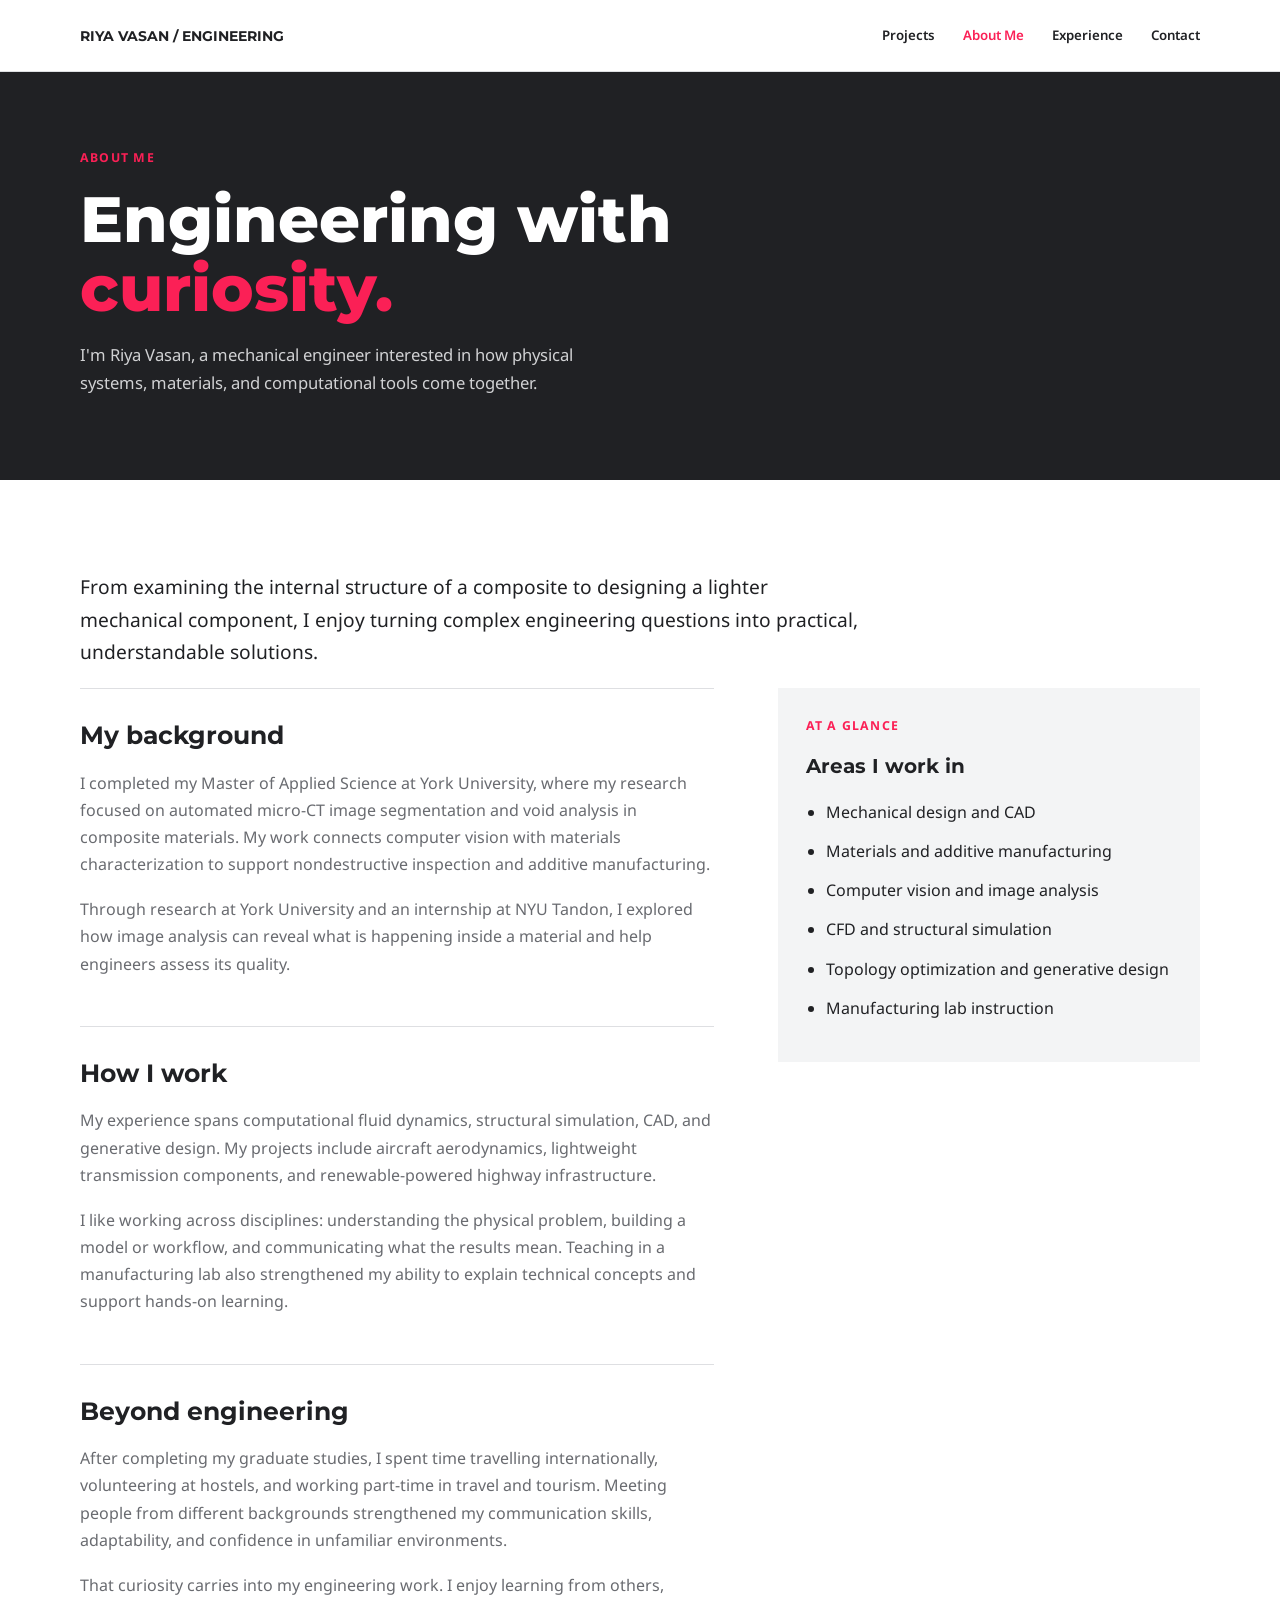
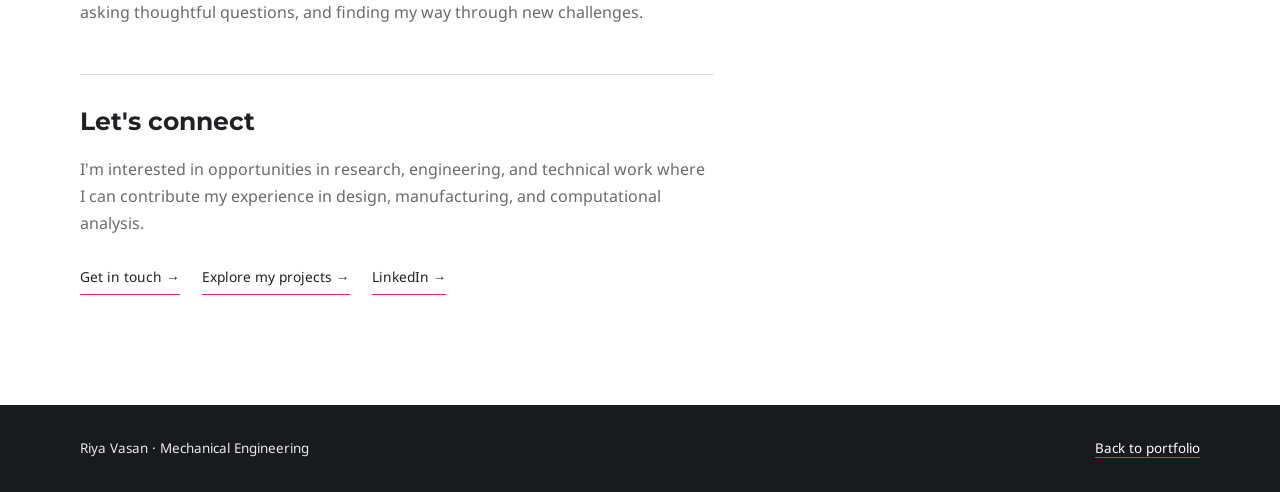
==== about.html @ 820e5c8c "Add About Me page and canonical portfolio navigation" ====
<!DOCTYPE html>
<html lang="en">
<head>
    <meta charset="UTF-8">
    <meta name="viewport" content="width=device-width, initial-scale=1.0">
    <meta name="theme-color" content="#202124">
    <title>About Me | Riya Vasan</title>
<meta name="description" content="Meet Riya Vasan, a mechanical engineer connecting materials research, computer vision, design, and manufacturing.">
    <link rel="preconnect" href="https://fonts.googleapis.com">
    <link rel="preconnect" href="https://fonts.gstatic.com" crossorigin>
    <link href="https://fonts.googleapis.com/css2?family=Montserrat:wght@500;600;700;800&family=Noto+Sans:wght@400;500;600;700&display=swap" rel="stylesheet">
    <link rel="stylesheet" href="https://cdnjs.cloudflare.com/ajax/libs/font-awesome/6.4.0/css/all.min.css">
    <style>
        :root {
            --ink: #202124;
            --paper: #fff;
            --soft: #f3f4f5;
            --muted: #696b70;
            --line: #dedfe2;
            --pink: #fb2056;
        }
        * { box-sizing: border-box; }
        html { scroll-behavior: smooth; scroll-padding-top: 88px; }
        body {
            margin: 0;
            color: var(--ink);
            background: var(--paper);
            font: 400 16px/1.7 'Noto Sans', sans-serif;
        }
        a { color: inherit; }
        .site-header {
            position: sticky;
            top: 0;
            z-index: 5;
            display: flex;
            align-items: center;
            justify-content: space-between;
            min-height: 72px;
            padding: 0 max(24px, calc((100vw - 1120px) / 2));
            background: rgba(255, 255, 255, .96);
            border-bottom: 1px solid var(--line);
            backdrop-filter: blur(12px);
        }
        .site-brand {
            font: 700 .9rem 'Montserrat', sans-serif;
            text-decoration: none;
        }
        .site-nav { display: flex; gap: 28px; }
        .site-nav a {
            font-size: .83rem;
            font-weight: 600;
            text-decoration: none;
        }
        .site-nav a:hover, .site-nav a:focus-visible,
        .contact-links a:hover, .contact-links a:focus-visible,
        .project-link:hover { color: var(--pink); }
        .hero {
            display: grid;
            grid-template-columns: 1fr;
            align-items: center;
            gap: 0;
            padding: 76px max(24px, calc((100vw - 1120px) / 2)) 82px;
            background: var(--ink);
            color: var(--paper);
        }
        .hero-copy { max-width: 740px; }
        .eyebrow, .project-index {
            margin: 0 0 16px;
            color: var(--pink);
            font-size: .77rem;
            font-weight: 700;
            letter-spacing: .1em;
            text-transform: uppercase;
        }
        .hero h1 {
            margin: 0 0 18px;
            color: var(--paper);
            font: 800 64px/1.08 'Montserrat', sans-serif;
        }
        .hero h1 span { display: block; color: var(--pink); }
        .hero .subtitle {
            max-width: 520px;
            margin: 0;
            color: #d0d1d3;
            font-size: 1.04rem;
        }
        .project-media img, .project-media video {
            display: block;
            width: 100%;
            height: 100%;
            object-fit: cover;
        }
        .contact-links {
            display: flex;
            flex-wrap: wrap;
            gap: 18px 24px;
            margin-top: 28px;
        }
        .contact-links a {
            color: #f0f0f1;
            font-size: .85rem;
            text-decoration: none;
        }
        .contact-links i { margin-right: 7px; color: var(--pink); }
        .container {
            width: min(1120px, calc(100% - 48px));
            margin: 0 auto;
            padding: 72px 0 80px;
        }
        .section-heading {
            display: flex;
            align-items: end;
            justify-content: space-between;
            gap: 24px;
            margin: 0 0 30px;
        }
        .section-title {
            margin: 0;
            color: var(--ink);
            font: 700 32px/1.2 'Montserrat', sans-serif;
        }
        .section-note { margin: 0; color: var(--muted); font-size: .9rem; }
        .project-grid {
            display: flex;
            flex-direction: column;
            margin-bottom: 90px;
        }
        .project-card {
            display: grid;
            grid-template-columns: minmax(0, 1fr) minmax(0, 1fr);
            align-items: center;
            gap: 58px;
            padding: 34px 0;
            border-top: 1px solid var(--line);
        }
        .project-card:last-child { border-bottom: 1px solid var(--line); }
        .project-media {
            display: block;
            width: 100%;
            overflow: hidden;
            aspect-ratio: 4 / 3;
            background: var(--soft);
        }
        .project-media img, .project-media video { transition: transform 350ms ease; }
        .project-card:hover .project-media img,
        .project-card:hover .project-media video { transform: scale(1.025); }
        .project-copy { min-width: 0; }
        .project-copy .project-index { margin-bottom: 12px; }
        .project-title {
            margin: 0 0 8px;
            color: var(--ink);
            font: 700 25px/1.3 'Montserrat', sans-serif;
        }
        .project-link { text-decoration: none; }
        .project-context { margin: 0 0 18px; color: var(--muted); font-size: .83rem; }
        .project-copy ul {
            margin: 0 0 22px;
            padding: 0;
            color: var(--muted);
            font-size: .92rem;
            list-style: none;
        }
        .project-copy li { margin: 0 0 12px; }
        .project-copy strong { color: var(--ink); }
        .pub-link {
            display: inline-flex;
            align-items: center;
            gap: 9px;
            padding: 0 0 5px;
            border: 0;
            border-bottom: 1px solid var(--pink);
            color: var(--ink);
            font-size: .86rem;
            text-decoration: none;
        }
        .pub-link:hover { color: var(--pink); }
        #experience {
            width: 100vw;
            margin-left: calc(50% - 50vw);
            padding: 58px 24px 68px;
            background: #f2f3f4;
            scroll-margin-top: 72px;
        }
        #experience .section-heading { justify-content: center; margin-bottom: 24px; }
        #experience .section-title { text-align: center; }
        .experience-logos {
            display: flex;
            align-items: center;
            justify-content: center;
            flex-wrap: wrap;
            gap: 14px;
            margin: 0 auto 38px;
        }
        .experience-logo {
            display: grid;
            width: 54px;
            height: 48px;
            place-items: center;
            background: #fff;
            border: 1px solid #e1e3e5;
            border-radius: 3px;
        }
        .experience-logo img { width: 32px; height: 32px; object-fit: contain; }
        .timeline {
            position: relative;
            width: min(920px, 100%);
            margin: 0 auto;
        }
        .timeline::before {
            position: absolute;
            top: 4px;
            bottom: 4px;
            left: 50%;
            width: 1px;
            background: #cdd1d4;
            content: '';
        }
        .timeline-item {
            display: grid;
            grid-template-columns: minmax(0, 1fr) 54px minmax(0, 1fr);
            align-items: start;
            gap: 0;
            margin-bottom: 28px;
        }
        .timeline-item:last-child { margin-bottom: 0; }
        .timeline-years {
            grid-column: 1;
            grid-row: 1;
            justify-self: end;
            padding: 6px 14px 0 0;
            color: #268ab4;
            font: 700 .82rem/1.5 'Montserrat', sans-serif;
            text-align: right;
            white-space: nowrap;
        }
        .timeline-node {
            z-index: 1;
            display: grid;
            grid-column: 2;
            grid-row: 1;
            width: 30px;
            height: 30px;
            margin: 0 auto;
            place-items: center;
            color: #268ab4;
            background: #fff;
            border: 2px solid #65b9d9;
            border-radius: 50%;
            font-size: .75rem;
        }
        .timeline-card {
            grid-column: 3;
            grid-row: 1;
            overflow: hidden;
            background: #fff;
            border: 1px solid #d8dcdf;
            border-radius: 4px;
            box-shadow: 0 2px 6px rgba(32, 33, 36, .08);
        }
        .timeline-card img {
            display: block;
            width: 100%;
            aspect-ratio: 16 / 9;
            object-fit: cover;
            background: #e5e7e9;
        }
        .timeline-copy { padding: 14px 15px 16px; }
        .timeline-title {
            margin: 0 0 5px;
            color: #268ab4;
            font: 700 .98rem/1.4 'Montserrat', sans-serif;
        }
        .timeline-role { margin: 0; color: var(--muted); font-size: .86rem; }
        .timeline-item.is-reversed .timeline-years {
            grid-column: 3;
            justify-self: start;
            padding: 6px 0 0 14px;
            text-align: left;
        }
        .timeline-item.is-reversed .timeline-card { grid-column: 1; }
        #awards { scroll-margin-top: 100px; }
        .awards-title { margin: 0 0 28px; }
        .list-container { border-top: 1px solid var(--line); }
        .list-item {
            display: flex;
            align-items: center;
            justify-content: space-between;
            gap: 20px;
            padding: 18px 0;
            border-bottom: 1px solid var(--line);
        }
        .list-content { max-width: 88%; font-size: .92rem; }
        .item-title { font-weight: 700; }
        .item-venue { color: var(--muted); font-style: italic; }
        .list-year { color: var(--pink); font-size: .95rem; font-weight: 700; white-space: nowrap; }
        .site-footer { padding: 32px 24px; background: #191a1d; color: #e9e9eb; }
        .footer-inner {
            display: flex;
            align-items: center;
            justify-content: space-between;
            gap: 20px;
            width: min(1120px, 100%);
            margin: 0 auto;
        }
        .site-footer p { margin: 0; font-size: .84rem; }
        .site-footer a { color: #fff; text-decoration-color: var(--pink); text-underline-offset: 4px; }
        @media (max-width: 760px) {
            .site-header { min-height: 64px; padding: 0 18px; }
            .site-brand { font-size: .74rem; }
            .site-nav { gap: 15px; }
            .site-nav a { font-size: .75rem; }
            .hero { grid-template-columns: 1fr; gap: 32px; padding: 54px 18px 48px; }
            .hero h1 { font-size: 44px; }
            .hero-media { max-height: 340px; }
            .container { width: min(100% - 36px, 560px); padding: 54px 0 60px; }
            .section-heading { display: block; margin-bottom: 18px; }
            .section-title { font-size: 27px; }
            .section-note { margin-top: 8px; }
            .project-card { grid-template-columns: 1fr; gap: 22px; padding: 26px 0; }
            .project-media { aspect-ratio: 16 / 10; }
            .project-title { font-size: 21px; }
            .project-grid { margin-bottom: 64px; }
            #experience { padding: 48px 18px 54px; }
            .experience-logos { gap: 8px; margin-bottom: 28px; }
            .experience-logo { width: 44px; height: 42px; }
            .experience-logo img { width: 27px; height: 27px; }
            .timeline { padding-left: 30px; }
            .timeline::before { left: 14px; }
            .timeline-item,
            .timeline-item.is-reversed {
                grid-template-columns: 30px minmax(0, 1fr);
                column-gap: 12px;
                row-gap: 6px;
                margin-bottom: 20px;
            }
            .timeline-node { grid-column: 1; grid-row: 1 / span 2; }
            .timeline-years,
            .timeline-item.is-reversed .timeline-years {
                grid-column: 2;
                grid-row: 1;
                justify-self: start;
                padding: 2px 0 0;
                text-align: left;
            }
            .timeline-card,
            .timeline-item.is-reversed .timeline-card { grid-column: 2; grid-row: 2; }
            .timeline-copy { padding: 12px 13px 14px; }
            .timeline-title { font-size: .92rem; }
            .footer-inner { align-items: flex-start; flex-direction: column; }
        }
        @media (prefers-reduced-motion: reduce) {
            html { scroll-behavior: auto; }
            *, *::before, *::after { transition-duration: .01ms !important; }
        }
    </style>
<style>
.site-header{flex-wrap:wrap;gap:12px;padding-top:14px;padding-bottom:14px}.site-nav{flex-wrap:wrap}
.about-intro{font-size:1.2rem;max-width:780px;color:var(--ink)}
.about-grid{display:grid;grid-template-columns:1.5fr 1fr;gap:64px}
.about-section{padding:30px 0;border-top:1px solid var(--line)}
.about-section h2{font:700 25px/1.3 'Montserrat',sans-serif;margin:0 0 18px}
.about-section p{margin:0 0 18px;color:var(--muted)}
.about-aside{background:var(--soft);padding:28px;align-self:start}
.about-aside h2{font:700 20px/1.3 'Montserrat',sans-serif;margin:0 0 20px}
.about-aside ul{padding-left:20px;margin:0}.about-aside li{margin:0 0 12px}
.about-cta{display:flex;flex-wrap:wrap;gap:22px;margin-top:28px}
a:focus-visible{outline:2px solid var(--pink);outline-offset:5px}
.site-nav [aria-current=page]{color:var(--pink)}
@media(max-width:760px){.about-grid{grid-template-columns:1fr;gap:28px}.site-nav{gap:12px}.hero h1{font-size:40px}}
</style></head>
<body>
<header class="site-header">
<a class="site-brand" href="./">RIYA VASAN / ENGINEERING</a>
<nav class="site-nav" aria-label="Main navigation"><a href="./#projects">Projects</a><a href="about.html" aria-current="page">About Me</a><a href="./#experience">Experience</a><a href="./#contact">Contact</a></nav>
</header>
<section class="hero" aria-labelledby="hero-title"><div class="hero-copy">
<p class="eyebrow">About Me</p><h1 id="hero-title">Engineering with <span>curiosity.</span></h1>
<p class="subtitle">I'm Riya Vasan, a mechanical engineer interested in how physical systems, materials, and computational tools come together.</p>
</div></section>
<main class="container">
<p class="about-intro">From examining the internal structure of a composite to designing a lighter mechanical component, I enjoy turning complex engineering questions into practical, understandable solutions.</p>
<div class="about-grid"><div>
<section class="about-section" aria-labelledby="background"><h2 id="background">My background</h2>
<p>I completed my Master of Applied Science at York University, where my research focused on automated micro-CT image segmentation and void analysis in composite materials. My work connects computer vision with materials characterization to support nondestructive inspection and additive manufacturing.</p>
<p>Through research at York University and an internship at NYU Tandon, I explored how image analysis can reveal what is happening inside a material and help engineers assess its quality.</p></section>
<section class="about-section" aria-labelledby="approach"><h2 id="approach">How I work</h2>
<p>My experience spans computational fluid dynamics, structural simulation, CAD, and generative design. My projects include aircraft aerodynamics, lightweight transmission components, and renewable-powered highway infrastructure.</p>
<p>I like working across disciplines: understanding the physical problem, building a model or workflow, and communicating what the results mean. Teaching in a manufacturing lab also strengthened my ability to explain technical concepts and support hands-on learning.</p></section>
<section class="about-section" aria-labelledby="beyond"><h2 id="beyond">Beyond engineering</h2>
<p>After completing my graduate studies, I spent time travelling internationally, volunteering at hostels, and working part-time in travel and tourism. Meeting people from different backgrounds strengthened my communication skills, adaptability, and confidence in unfamiliar environments.</p>
<p>That curiosity carries into my engineering work. I enjoy learning from others, asking thoughtful questions, and finding my way through new challenges.</p></section>
<section class="about-section" aria-labelledby="connect"><h2 id="connect">Let's connect</h2><p>I'm interested in opportunities in research, engineering, and technical work where I can contribute my experience in design, manufacturing, and computational analysis.</p>
<div class="about-cta"><a class="pub-link" href="mailto:riya.vasan@yahoo.com">Get in touch &rarr;</a><a class="pub-link" href="./#projects">Explore my projects &rarr;</a><a class="pub-link" href="https://www.linkedin.com/in/riyavasan" target="_blank" rel="noopener noreferrer">LinkedIn &rarr;</a></div></section>
</div><aside class="about-aside" aria-labelledby="focus"><p class="eyebrow">At a glance</p><h2 id="focus">Areas I work in</h2><ul><li>Mechanical design and CAD</li><li>Materials and additive manufacturing</li><li>Computer vision and image analysis</li><li>CFD and structural simulation</li><li>Topology optimization and generative design</li><li>Manufacturing lab instruction</li></ul></aside></div>
</main><footer class="site-footer"><div class="footer-inner"><p>Riya Vasan · Mechanical Engineering</p><p><a href="./">Back to portfolio</a></p></div></footer>
</body></html>
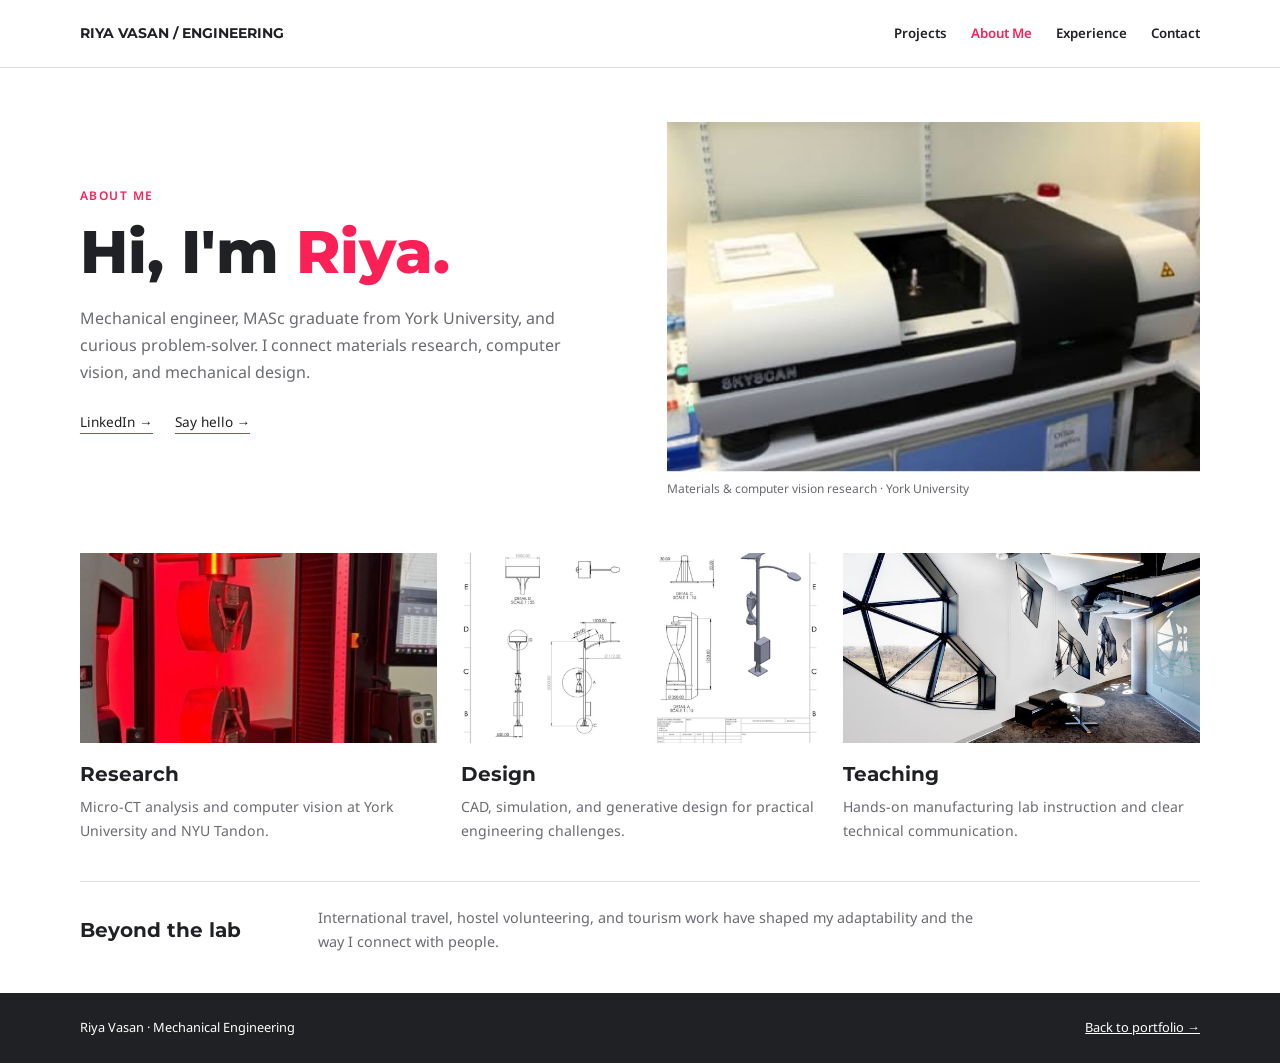
==== commit d9041982: "Shorten About Me and add a visual research, design, and teaching layout" ====
--- a/about.html
+++ b/about.html
@@ -1,396 +1,10 @@
-<!DOCTYPE html>
-<html lang="en">
-<head>
-    <meta charset="UTF-8">
-    <meta name="viewport" content="width=device-width, initial-scale=1.0">
-    <meta name="theme-color" content="#202124">
-    <title>About Me | Riya Vasan</title>
-<meta name="description" content="Meet Riya Vasan, a mechanical engineer connecting materials research, computer vision, design, and manufacturing.">
-    <link rel="preconnect" href="https://fonts.googleapis.com">
-    <link rel="preconnect" href="https://fonts.gstatic.com" crossorigin>
-    <link href="https://fonts.googleapis.com/css2?family=Montserrat:wght@500;600;700;800&family=Noto+Sans:wght@400;500;600;700&display=swap" rel="stylesheet">
-    <link rel="stylesheet" href="https://cdnjs.cloudflare.com/ajax/libs/font-awesome/6.4.0/css/all.min.css">
-    <style>
-        :root {
-            --ink: #202124;
-            --paper: #fff;
-            --soft: #f3f4f5;
-            --muted: #696b70;
-            --line: #dedfe2;
-            --pink: #fb2056;
-        }
-        * { box-sizing: border-box; }
-        html { scroll-behavior: smooth; scroll-padding-top: 88px; }
-        body {
-            margin: 0;
-            color: var(--ink);
-            background: var(--paper);
-            font: 400 16px/1.7 'Noto Sans', sans-serif;
-        }
-        a { color: inherit; }
-        .site-header {
-            position: sticky;
-            top: 0;
-            z-index: 5;
-            display: flex;
-            align-items: center;
-            justify-content: space-between;
-            min-height: 72px;
-            padding: 0 max(24px, calc((100vw - 1120px) / 2));
-            background: rgba(255, 255, 255, .96);
-            border-bottom: 1px solid var(--line);
-            backdrop-filter: blur(12px);
-        }
-        .site-brand {
-            font: 700 .9rem 'Montserrat', sans-serif;
-            text-decoration: none;
-        }
-        .site-nav { display: flex; gap: 28px; }
-        .site-nav a {
-            font-size: .83rem;
-            font-weight: 600;
-            text-decoration: none;
-        }
-        .site-nav a:hover, .site-nav a:focus-visible,
-        .contact-links a:hover, .contact-links a:focus-visible,
-        .project-link:hover { color: var(--pink); }
-        .hero {
-            display: grid;
-            grid-template-columns: 1fr;
-            align-items: center;
-            gap: 0;
-            padding: 76px max(24px, calc((100vw - 1120px) / 2)) 82px;
-            background: var(--ink);
-            color: var(--paper);
-        }
-        .hero-copy { max-width: 740px; }
-        .eyebrow, .project-index {
-            margin: 0 0 16px;
-            color: var(--pink);
-            font-size: .77rem;
-            font-weight: 700;
-            letter-spacing: .1em;
-            text-transform: uppercase;
-        }
-        .hero h1 {
-            margin: 0 0 18px;
-            color: var(--paper);
-            font: 800 64px/1.08 'Montserrat', sans-serif;
-        }
-        .hero h1 span { display: block; color: var(--pink); }
-        .hero .subtitle {
-            max-width: 520px;
-            margin: 0;
-            color: #d0d1d3;
-            font-size: 1.04rem;
-        }
-        .project-media img, .project-media video {
-            display: block;
-            width: 100%;
-            height: 100%;
-            object-fit: cover;
-        }
-        .contact-links {
-            display: flex;
-            flex-wrap: wrap;
-            gap: 18px 24px;
-            margin-top: 28px;
-        }
-        .contact-links a {
-            color: #f0f0f1;
-            font-size: .85rem;
-            text-decoration: none;
-        }
-        .contact-links i { margin-right: 7px; color: var(--pink); }
-        .container {
-            width: min(1120px, calc(100% - 48px));
-            margin: 0 auto;
-            padding: 72px 0 80px;
-        }
-        .section-heading {
-            display: flex;
-            align-items: end;
-            justify-content: space-between;
-            gap: 24px;
-            margin: 0 0 30px;
-        }
-        .section-title {
-            margin: 0;
-            color: var(--ink);
-            font: 700 32px/1.2 'Montserrat', sans-serif;
-        }
-        .section-note { margin: 0; color: var(--muted); font-size: .9rem; }
-        .project-grid {
-            display: flex;
-            flex-direction: column;
-            margin-bottom: 90px;
-        }
-        .project-card {
-            display: grid;
-            grid-template-columns: minmax(0, 1fr) minmax(0, 1fr);
-            align-items: center;
-            gap: 58px;
-            padding: 34px 0;
-            border-top: 1px solid var(--line);
-        }
-        .project-card:last-child { border-bottom: 1px solid var(--line); }
-        .project-media {
-            display: block;
-            width: 100%;
-            overflow: hidden;
-            aspect-ratio: 4 / 3;
-            background: var(--soft);
-        }
-        .project-media img, .project-media video { transition: transform 350ms ease; }
-        .project-card:hover .project-media img,
-        .project-card:hover .project-media video { transform: scale(1.025); }
-        .project-copy { min-width: 0; }
-        .project-copy .project-index { margin-bottom: 12px; }
-        .project-title {
-            margin: 0 0 8px;
-            color: var(--ink);
-            font: 700 25px/1.3 'Montserrat', sans-serif;
-        }
-        .project-link { text-decoration: none; }
-        .project-context { margin: 0 0 18px; color: var(--muted); font-size: .83rem; }
-        .project-copy ul {
-            margin: 0 0 22px;
-            padding: 0;
-            color: var(--muted);
-            font-size: .92rem;
-            list-style: none;
-        }
-        .project-copy li { margin: 0 0 12px; }
-        .project-copy strong { color: var(--ink); }
-        .pub-link {
-            display: inline-flex;
-            align-items: center;
-            gap: 9px;
-            padding: 0 0 5px;
-            border: 0;
-            border-bottom: 1px solid var(--pink);
-            color: var(--ink);
-            font-size: .86rem;
-            text-decoration: none;
-        }
-        .pub-link:hover { color: var(--pink); }
-        #experience {
-            width: 100vw;
-            margin-left: calc(50% - 50vw);
-            padding: 58px 24px 68px;
-            background: #f2f3f4;
-            scroll-margin-top: 72px;
-        }
-        #experience .section-heading { justify-content: center; margin-bottom: 24px; }
-        #experience .section-title { text-align: center; }
-        .experience-logos {
-            display: flex;
-            align-items: center;
-            justify-content: center;
-            flex-wrap: wrap;
-            gap: 14px;
-            margin: 0 auto 38px;
-        }
-        .experience-logo {
-            display: grid;
-            width: 54px;
-            height: 48px;
-            place-items: center;
-            background: #fff;
-            border: 1px solid #e1e3e5;
-            border-radius: 3px;
-        }
-        .experience-logo img { width: 32px; height: 32px; object-fit: contain; }
-        .timeline {
-            position: relative;
-            width: min(920px, 100%);
-            margin: 0 auto;
-        }
-        .timeline::before {
-            position: absolute;
-            top: 4px;
-            bottom: 4px;
-            left: 50%;
-            width: 1px;
-            background: #cdd1d4;
-            content: '';
-        }
-        .timeline-item {
-            display: grid;
-            grid-template-columns: minmax(0, 1fr) 54px minmax(0, 1fr);
-            align-items: start;
-            gap: 0;
-            margin-bottom: 28px;
-        }
-        .timeline-item:last-child { margin-bottom: 0; }
-        .timeline-years {
-            grid-column: 1;
-            grid-row: 1;
-            justify-self: end;
-            padding: 6px 14px 0 0;
-            color: #268ab4;
-            font: 700 .82rem/1.5 'Montserrat', sans-serif;
-            text-align: right;
-            white-space: nowrap;
-        }
-        .timeline-node {
-            z-index: 1;
-            display: grid;
-            grid-column: 2;
-            grid-row: 1;
-            width: 30px;
-            height: 30px;
-            margin: 0 auto;
-            place-items: center;
-            color: #268ab4;
-            background: #fff;
-            border: 2px solid #65b9d9;
-            border-radius: 50%;
-            font-size: .75rem;
-        }
-        .timeline-card {
-            grid-column: 3;
-            grid-row: 1;
-            overflow: hidden;
-            background: #fff;
-            border: 1px solid #d8dcdf;
-            border-radius: 4px;
-            box-shadow: 0 2px 6px rgba(32, 33, 36, .08);
-        }
-        .timeline-card img {
-            display: block;
-            width: 100%;
-            aspect-ratio: 16 / 9;
-            object-fit: cover;
-            background: #e5e7e9;
-        }
-        .timeline-copy { padding: 14px 15px 16px; }
-        .timeline-title {
-            margin: 0 0 5px;
-            color: #268ab4;
-            font: 700 .98rem/1.4 'Montserrat', sans-serif;
-        }
-        .timeline-role { margin: 0; color: var(--muted); font-size: .86rem; }
-        .timeline-item.is-reversed .timeline-years {
-            grid-column: 3;
-            justify-self: start;
-            padding: 6px 0 0 14px;
-            text-align: left;
-        }
-        .timeline-item.is-reversed .timeline-card { grid-column: 1; }
-        #awards { scroll-margin-top: 100px; }
-        .awards-title { margin: 0 0 28px; }
-        .list-container { border-top: 1px solid var(--line); }
-        .list-item {
-            display: flex;
-            align-items: center;
-            justify-content: space-between;
-            gap: 20px;
-            padding: 18px 0;
-            border-bottom: 1px solid var(--line);
-        }
-        .list-content { max-width: 88%; font-size: .92rem; }
-        .item-title { font-weight: 700; }
-        .item-venue { color: var(--muted); font-style: italic; }
-        .list-year { color: var(--pink); font-size: .95rem; font-weight: 700; white-space: nowrap; }
-        .site-footer { padding: 32px 24px; background: #191a1d; color: #e9e9eb; }
-        .footer-inner {
-            display: flex;
-            align-items: center;
-            justify-content: space-between;
-            gap: 20px;
-            width: min(1120px, 100%);
-            margin: 0 auto;
-        }
-        .site-footer p { margin: 0; font-size: .84rem; }
-        .site-footer a { color: #fff; text-decoration-color: var(--pink); text-underline-offset: 4px; }
-        @media (max-width: 760px) {
-            .site-header { min-height: 64px; padding: 0 18px; }
-            .site-brand { font-size: .74rem; }
-            .site-nav { gap: 15px; }
-            .site-nav a { font-size: .75rem; }
-            .hero { grid-template-columns: 1fr; gap: 32px; padding: 54px 18px 48px; }
-            .hero h1 { font-size: 44px; }
-            .hero-media { max-height: 340px; }
-            .container { width: min(100% - 36px, 560px); padding: 54px 0 60px; }
-            .section-heading { display: block; margin-bottom: 18px; }
-            .section-title { font-size: 27px; }
-            .section-note { margin-top: 8px; }
-            .project-card { grid-template-columns: 1fr; gap: 22px; padding: 26px 0; }
-            .project-media { aspect-ratio: 16 / 10; }
-            .project-title { font-size: 21px; }
-            .project-grid { margin-bottom: 64px; }
-            #experience { padding: 48px 18px 54px; }
-            .experience-logos { gap: 8px; margin-bottom: 28px; }
-            .experience-logo { width: 44px; height: 42px; }
-            .experience-logo img { width: 27px; height: 27px; }
-            .timeline { padding-left: 30px; }
-            .timeline::before { left: 14px; }
-            .timeline-item,
-            .timeline-item.is-reversed {
-                grid-template-columns: 30px minmax(0, 1fr);
-                column-gap: 12px;
-                row-gap: 6px;
-                margin-bottom: 20px;
-            }
-            .timeline-node { grid-column: 1; grid-row: 1 / span 2; }
-            .timeline-years,
-            .timeline-item.is-reversed .timeline-years {
-                grid-column: 2;
-                grid-row: 1;
-                justify-self: start;
-                padding: 2px 0 0;
-                text-align: left;
-            }
-            .timeline-card,
-            .timeline-item.is-reversed .timeline-card { grid-column: 2; grid-row: 2; }
-            .timeline-copy { padding: 12px 13px 14px; }
-            .timeline-title { font-size: .92rem; }
-            .footer-inner { align-items: flex-start; flex-direction: column; }
-        }
-        @media (prefers-reduced-motion: reduce) {
-            html { scroll-behavior: auto; }
-            *, *::before, *::after { transition-duration: .01ms !important; }
-        }
-    </style>
+<!DOCTYPE html>
+<html lang="en"><head><meta charset="UTF-8"><meta name="viewport" content="width=device-width, initial-scale=1"><title>About Me | Riya Vasan</title><meta name="description" content="Riya Vasan — mechanical engineer working across materials research, computer vision, and design."><link href="https://fonts.googleapis.com/css2?family=Montserrat:wght@600;700;800&family=Noto+Sans:wght@400;600&display=swap" rel="stylesheet">
 <style>
-.site-header{flex-wrap:wrap;gap:12px;padding-top:14px;padding-bottom:14px}.site-nav{flex-wrap:wrap}
-.about-intro{font-size:1.2rem;max-width:780px;color:var(--ink)}
-.about-grid{display:grid;grid-template-columns:1.5fr 1fr;gap:64px}
-.about-section{padding:30px 0;border-top:1px solid var(--line)}
-.about-section h2{font:700 25px/1.3 'Montserrat',sans-serif;margin:0 0 18px}
-.about-section p{margin:0 0 18px;color:var(--muted)}
-.about-aside{background:var(--soft);padding:28px;align-self:start}
-.about-aside h2{font:700 20px/1.3 'Montserrat',sans-serif;margin:0 0 20px}
-.about-aside ul{padding-left:20px;margin:0}.about-aside li{margin:0 0 12px}
-.about-cta{display:flex;flex-wrap:wrap;gap:22px;margin-top:28px}
-a:focus-visible{outline:2px solid var(--pink);outline-offset:5px}
-.site-nav [aria-current=page]{color:var(--pink)}
-@media(max-width:760px){.about-grid{grid-template-columns:1fr;gap:28px}.site-nav{gap:12px}.hero h1{font-size:40px}}
-</style></head>
-<body>
-<header class="site-header">
-<a class="site-brand" href="./">RIYA VASAN / ENGINEERING</a>
-<nav class="site-nav" aria-label="Main navigation"><a href="./#projects">Projects</a><a href="about.html" aria-current="page">About Me</a><a href="./#experience">Experience</a><a href="./#contact">Contact</a></nav>
-</header>
-<section class="hero" aria-labelledby="hero-title"><div class="hero-copy">
-<p class="eyebrow">About Me</p><h1 id="hero-title">Engineering with <span>curiosity.</span></h1>
-<p class="subtitle">I'm Riya Vasan, a mechanical engineer interested in how physical systems, materials, and computational tools come together.</p>
-</div></section>
-<main class="container">
-<p class="about-intro">From examining the internal structure of a composite to designing a lighter mechanical component, I enjoy turning complex engineering questions into practical, understandable solutions.</p>
-<div class="about-grid"><div>
-<section class="about-section" aria-labelledby="background"><h2 id="background">My background</h2>
-<p>I completed my Master of Applied Science at York University, where my research focused on automated micro-CT image segmentation and void analysis in composite materials. My work connects computer vision with materials characterization to support nondestructive inspection and additive manufacturing.</p>
-<p>Through research at York University and an internship at NYU Tandon, I explored how image analysis can reveal what is happening inside a material and help engineers assess its quality.</p></section>
-<section class="about-section" aria-labelledby="approach"><h2 id="approach">How I work</h2>
-<p>My experience spans computational fluid dynamics, structural simulation, CAD, and generative design. My projects include aircraft aerodynamics, lightweight transmission components, and renewable-powered highway infrastructure.</p>
-<p>I like working across disciplines: understanding the physical problem, building a model or workflow, and communicating what the results mean. Teaching in a manufacturing lab also strengthened my ability to explain technical concepts and support hands-on learning.</p></section>
-<section class="about-section" aria-labelledby="beyond"><h2 id="beyond">Beyond engineering</h2>
-<p>After completing my graduate studies, I spent time travelling internationally, volunteering at hostels, and working part-time in travel and tourism. Meeting people from different backgrounds strengthened my communication skills, adaptability, and confidence in unfamiliar environments.</p>
-<p>That curiosity carries into my engineering work. I enjoy learning from others, asking thoughtful questions, and finding my way through new challenges.</p></section>
-<section class="about-section" aria-labelledby="connect"><h2 id="connect">Let's connect</h2><p>I'm interested in opportunities in research, engineering, and technical work where I can contribute my experience in design, manufacturing, and computational analysis.</p>
-<div class="about-cta"><a class="pub-link" href="mailto:riya.vasan@yahoo.com">Get in touch &rarr;</a><a class="pub-link" href="./#projects">Explore my projects &rarr;</a><a class="pub-link" href="https://www.linkedin.com/in/riyavasan" target="_blank" rel="noopener noreferrer">LinkedIn &rarr;</a></div></section>
-</div><aside class="about-aside" aria-labelledby="focus"><p class="eyebrow">At a glance</p><h2 id="focus">Areas I work in</h2><ul><li>Mechanical design and CAD</li><li>Materials and additive manufacturing</li><li>Computer vision and image analysis</li><li>CFD and structural simulation</li><li>Topology optimization and generative design</li><li>Manufacturing lab instruction</li></ul></aside></div>
-</main><footer class="site-footer"><div class="footer-inner"><p>Riya Vasan · Mechanical Engineering</p><p><a href="./">Back to portfolio</a></p></div></footer>
-</body></html>+:root{--ink:#202124;--pink:#fb2056;--muted:#696b70;--line:#dedfe2}*{box-sizing:border-box}body{margin:0;color:var(--ink);font:16px/1.7 'Noto Sans',sans-serif}a{color:inherit}header{display:flex;justify-content:space-between;align-items:center;flex-wrap:wrap;gap:16px;padding:22px max(24px,calc((100vw - 1120px)/2));border-bottom:1px solid var(--line)}.brand{font:700 .9rem 'Montserrat',sans-serif;text-decoration:none}nav{display:flex;flex-wrap:wrap;gap:24px}nav a{font-size:.83rem;font-weight:600;text-decoration:none}nav [aria-current],a:hover{color:var(--pink)}main{width:min(1120px,calc(100% - 48px));margin:auto}.intro{display:grid;grid-template-columns:1fr 1fr;gap:54px;align-items:center;padding:54px 0}.eyebrow{color:var(--pink);font-size:.75rem;letter-spacing:.12em;text-transform:uppercase;font-weight:600;margin:0 0 12px}h1{font:800 clamp(36px,5vw,60px)/1.1 'Montserrat',sans-serif;margin:0 0 20px}h1 span{color:var(--pink)}.bio{color:var(--muted);max-width:490px;margin:0 0 24px}.hero-photo{margin:0}.hero-photo img{width:100%;height:350px;object-fit:cover;display:block}.hero-photo figcaption{font-size:.75rem;color:var(--muted);margin-top:7px}.links{display:flex;flex-wrap:wrap;gap:22px}.links a{font-size:.85rem;text-decoration:none;border-bottom:1px solid var(--pink)}.cards{display:grid;grid-template-columns:repeat(3,1fr);gap:24px;padding:0 0 38px}.card{margin:0}.card img{width:100%;height:190px;object-fit:cover;display:block;background:#f3f4f5}.card h2{font:700 20px/1.3 'Montserrat',sans-serif;margin:18px 0 8px}.card p{font-size:.88rem;color:var(--muted);margin:0}.personal{display:flex;gap:28px;align-items:center;padding:24px 0 38px;border-top:1px solid var(--line)}.personal h2{font:700 20px/1.3 'Montserrat',sans-serif;min-width:210px;margin:0}.personal p{font-size:.9rem;color:var(--muted);margin:0;max-width:680px}footer{background:var(--ink);color:white;padding:24px max(24px,calc((100vw - 1120px)/2));font-size:.8rem;display:flex;justify-content:space-between;gap:16px}a:focus-visible{outline:2px solid var(--pink);outline-offset:5px}@media(max-width:760px){header{padding:18px}nav{gap:14px}main{width:calc(100% - 36px)}.intro{grid-template-columns:1fr;gap:26px;padding:34px 0}.hero-photo img{height:280px}.cards{grid-template-columns:1fr;gap:30px}.card img{height:240px}.personal{display:block}.personal h2{margin-bottom:12px}footer{flex-wrap:wrap}}
+</style></head><body>
+<header><a class="brand" href="./">RIYA VASAN / ENGINEERING</a><nav aria-label="Main navigation"><a href="./#projects">Projects</a><a href="about.html" aria-current="page">About Me</a><a href="./#experience">Experience</a><a href="./#contact">Contact</a></nav></header>
+<main><section class="intro" aria-labelledby="about-title"><div><p class="eyebrow">About Me</p><h1 id="about-title">Hi, I'm <span>Riya.</span></h1><p class="bio">Mechanical engineer, MASc graduate from York University, and curious problem-solver. I connect materials research, computer vision, and mechanical design.</p><div class="links"><a href="https://www.linkedin.com/in/riyavasan" target="_blank" rel="noopener noreferrer">LinkedIn &rarr;</a><a href="mailto:riya.vasan@yahoo.com">Say hello &rarr;</a></div></div><figure class="hero-photo"><img src="yorkura.jpg" alt="Research imagery from my York University portfolio" fetchpriority="high"><figcaption>Materials &amp; computer vision research · York University</figcaption></figure></section>
+<section class="cards" aria-label="My engineering background"><article class="card"><img src="nyu.jpg" alt="NYU Tandon research imagery" loading="lazy"><h2>Research</h2><p>Micro-CT analysis and computer vision at York University and NYU Tandon.</p></article><article class="card"><img src="main_assembly.jpg" alt="Renewable-powered lighting and charging system design" loading="lazy"><h2>Design</h2><p>CAD, simulation, and generative design for practical engineering challenges.</p></article><article class="card"><img src="yorku.jpg" alt="Manufacturing lab imagery from my York University portfolio" loading="lazy"><h2>Teaching</h2><p>Hands-on manufacturing lab instruction and clear technical communication.</p></article></section>
+<section class="personal" aria-labelledby="beyond"><h2 id="beyond">Beyond the lab</h2><p>International travel, hostel volunteering, and tourism work have shaped my adaptability and the way I connect with people.</p></section></main>
+<footer><span>Riya Vasan · Mechanical Engineering</span><a href="./">Back to portfolio &rarr;</a></footer></body></html>
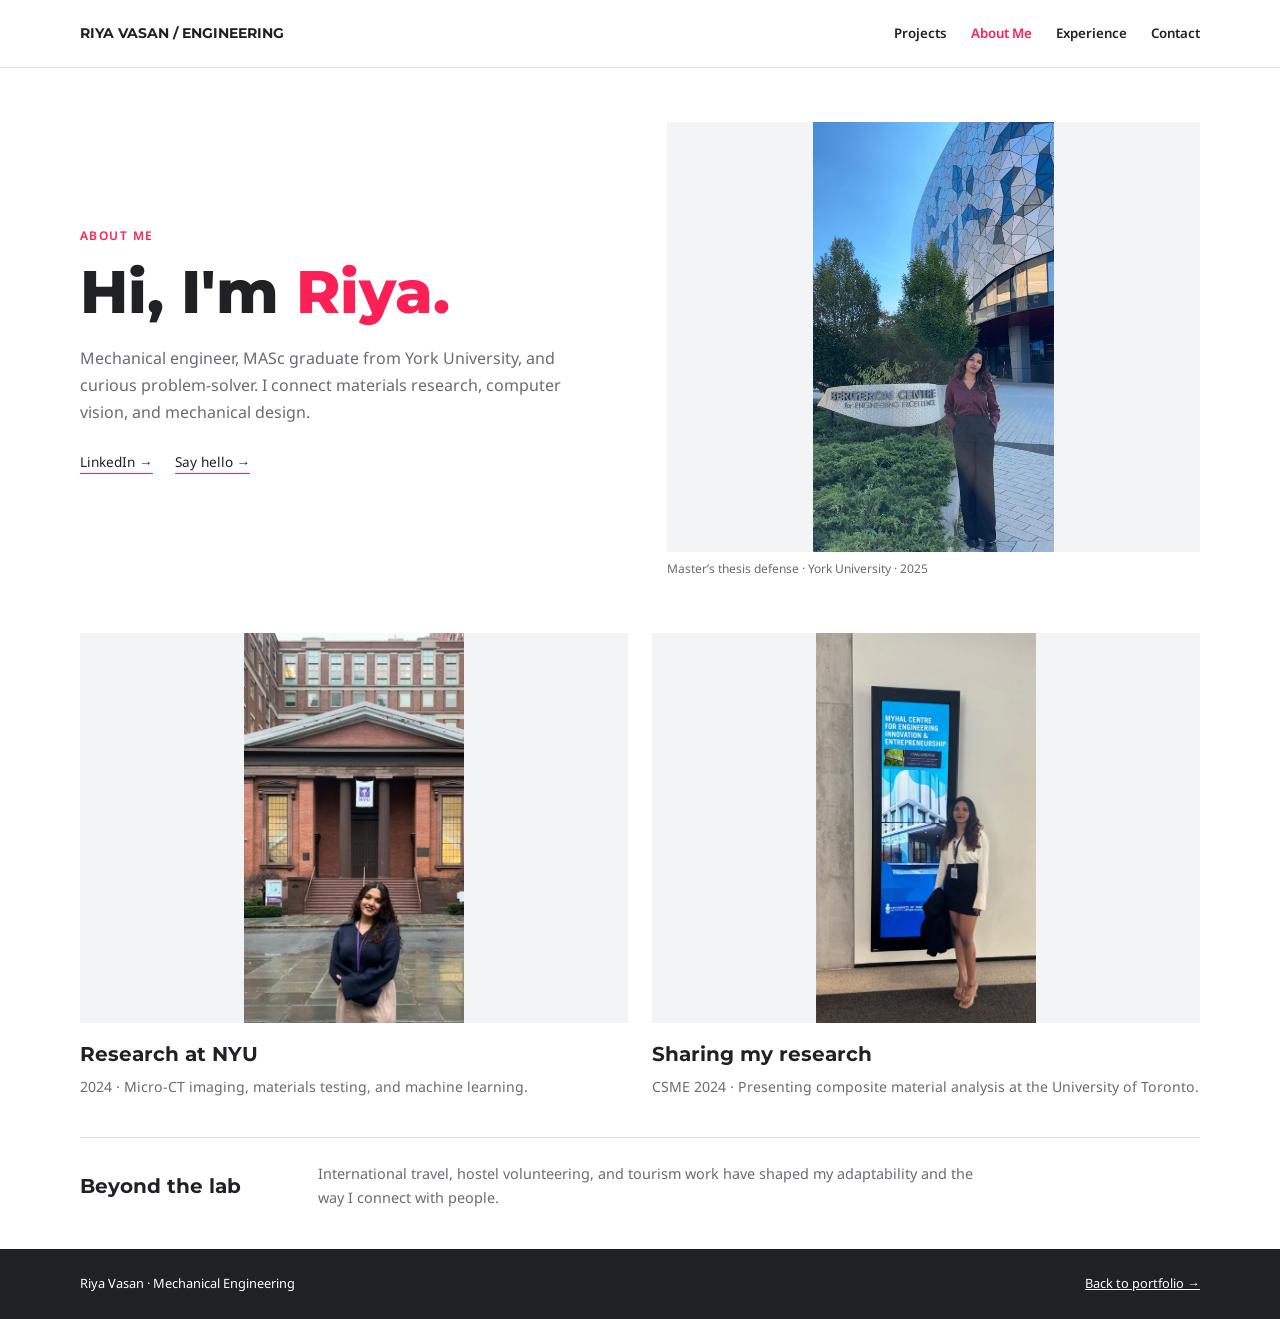
==== commit 3f3d16c2: "Use personal photos from LinkedIn posts on About Me page" ====
--- a/about.html
+++ b/about.html
@@ -1,10 +1,10 @@
 <!DOCTYPE html>
 <html lang="en"><head><meta charset="UTF-8"><meta name="viewport" content="width=device-width, initial-scale=1"><title>About Me | Riya Vasan</title><meta name="description" content="Riya Vasan — mechanical engineer working across materials research, computer vision, and design."><link href="https://fonts.googleapis.com/css2?family=Montserrat:wght@600;700;800&family=Noto+Sans:wght@400;600&display=swap" rel="stylesheet">
 <style>
-:root{--ink:#202124;--pink:#fb2056;--muted:#696b70;--line:#dedfe2}*{box-sizing:border-box}body{margin:0;color:var(--ink);font:16px/1.7 'Noto Sans',sans-serif}a{color:inherit}header{display:flex;justify-content:space-between;align-items:center;flex-wrap:wrap;gap:16px;padding:22px max(24px,calc((100vw - 1120px)/2));border-bottom:1px solid var(--line)}.brand{font:700 .9rem 'Montserrat',sans-serif;text-decoration:none}nav{display:flex;flex-wrap:wrap;gap:24px}nav a{font-size:.83rem;font-weight:600;text-decoration:none}nav [aria-current],a:hover{color:var(--pink)}main{width:min(1120px,calc(100% - 48px));margin:auto}.intro{display:grid;grid-template-columns:1fr 1fr;gap:54px;align-items:center;padding:54px 0}.eyebrow{color:var(--pink);font-size:.75rem;letter-spacing:.12em;text-transform:uppercase;font-weight:600;margin:0 0 12px}h1{font:800 clamp(36px,5vw,60px)/1.1 'Montserrat',sans-serif;margin:0 0 20px}h1 span{color:var(--pink)}.bio{color:var(--muted);max-width:490px;margin:0 0 24px}.hero-photo{margin:0}.hero-photo img{width:100%;height:350px;object-fit:cover;display:block}.hero-photo figcaption{font-size:.75rem;color:var(--muted);margin-top:7px}.links{display:flex;flex-wrap:wrap;gap:22px}.links a{font-size:.85rem;text-decoration:none;border-bottom:1px solid var(--pink)}.cards{display:grid;grid-template-columns:repeat(3,1fr);gap:24px;padding:0 0 38px}.card{margin:0}.card img{width:100%;height:190px;object-fit:cover;display:block;background:#f3f4f5}.card h2{font:700 20px/1.3 'Montserrat',sans-serif;margin:18px 0 8px}.card p{font-size:.88rem;color:var(--muted);margin:0}.personal{display:flex;gap:28px;align-items:center;padding:24px 0 38px;border-top:1px solid var(--line)}.personal h2{font:700 20px/1.3 'Montserrat',sans-serif;min-width:210px;margin:0}.personal p{font-size:.9rem;color:var(--muted);margin:0;max-width:680px}footer{background:var(--ink);color:white;padding:24px max(24px,calc((100vw - 1120px)/2));font-size:.8rem;display:flex;justify-content:space-between;gap:16px}a:focus-visible{outline:2px solid var(--pink);outline-offset:5px}@media(max-width:760px){header{padding:18px}nav{gap:14px}main{width:calc(100% - 36px)}.intro{grid-template-columns:1fr;gap:26px;padding:34px 0}.hero-photo img{height:280px}.cards{grid-template-columns:1fr;gap:30px}.card img{height:240px}.personal{display:block}.personal h2{margin-bottom:12px}footer{flex-wrap:wrap}}
+:root{--ink:#202124;--pink:#fb2056;--muted:#696b70;--line:#dedfe2}*{box-sizing:border-box}body{margin:0;color:var(--ink);font:16px/1.7 'Noto Sans',sans-serif}a{color:inherit}header{display:flex;justify-content:space-between;align-items:center;flex-wrap:wrap;gap:16px;padding:22px max(24px,calc((100vw - 1120px)/2));border-bottom:1px solid var(--line)}.brand{font:700 .9rem 'Montserrat',sans-serif;text-decoration:none}nav{display:flex;flex-wrap:wrap;gap:24px}nav a{font-size:.83rem;font-weight:600;text-decoration:none}nav [aria-current],a:hover{color:var(--pink)}main{width:min(1120px,calc(100% - 48px));margin:auto}.intro{display:grid;grid-template-columns:1fr 1fr;gap:54px;align-items:center;padding:54px 0}.eyebrow{color:var(--pink);font-size:.75rem;letter-spacing:.12em;text-transform:uppercase;font-weight:600;margin:0 0 12px}h1{font:800 clamp(36px,5vw,60px)/1.1 'Montserrat',sans-serif;margin:0 0 20px}h1 span{color:var(--pink)}.bio{color:var(--muted);max-width:490px;margin:0 0 24px}.hero-photo{margin:0}.hero-photo img{width:100%;height:430px;object-fit:contain;display:block;background:#f3f4f5}.hero-photo figcaption{font-size:.75rem;color:var(--muted);margin-top:7px}.links{display:flex;flex-wrap:wrap;gap:22px}.links a{font-size:.85rem;text-decoration:none;border-bottom:1px solid var(--pink)}.cards{display:grid;grid-template-columns:repeat(2,1fr);gap:24px;padding:0 0 38px}.card{margin:0}.card img{width:100%;height:390px;object-fit:contain;display:block;background:#f3f4f5}.card h2{font:700 20px/1.3 'Montserrat',sans-serif;margin:18px 0 8px}.card p{font-size:.88rem;color:var(--muted);margin:0}.personal{display:flex;gap:28px;align-items:center;padding:24px 0 38px;border-top:1px solid var(--line)}.personal h2{font:700 20px/1.3 'Montserrat',sans-serif;min-width:210px;margin:0}.personal p{font-size:.9rem;color:var(--muted);margin:0;max-width:680px}footer{background:var(--ink);color:white;padding:24px max(24px,calc((100vw - 1120px)/2));font-size:.8rem;display:flex;justify-content:space-between;gap:16px}a:focus-visible{outline:2px solid var(--pink);outline-offset:5px}@media(max-width:760px){header{padding:18px}nav{gap:14px}main{width:calc(100% - 36px)}.intro{grid-template-columns:1fr;gap:26px;padding:34px 0}.hero-photo img{height:400px}.cards{grid-template-columns:1fr;gap:30px}.card img{height:400px}.personal{display:block}.personal h2{margin-bottom:12px}footer{flex-wrap:wrap}}
 </style></head><body>
 <header><a class="brand" href="./">RIYA VASAN / ENGINEERING</a><nav aria-label="Main navigation"><a href="./#projects">Projects</a><a href="about.html" aria-current="page">About Me</a><a href="./#experience">Experience</a><a href="./#contact">Contact</a></nav></header>
-<main><section class="intro" aria-labelledby="about-title"><div><p class="eyebrow">About Me</p><h1 id="about-title">Hi, I'm <span>Riya.</span></h1><p class="bio">Mechanical engineer, MASc graduate from York University, and curious problem-solver. I connect materials research, computer vision, and mechanical design.</p><div class="links"><a href="https://www.linkedin.com/in/riyavasan" target="_blank" rel="noopener noreferrer">LinkedIn &rarr;</a><a href="mailto:riya.vasan@yahoo.com">Say hello &rarr;</a></div></div><figure class="hero-photo"><img src="yorkura.jpg" alt="Research imagery from my York University portfolio" fetchpriority="high"><figcaption>Materials &amp; computer vision research · York University</figcaption></figure></section>
-<section class="cards" aria-label="My engineering background"><article class="card"><img src="nyu.jpg" alt="NYU Tandon research imagery" loading="lazy"><h2>Research</h2><p>Micro-CT analysis and computer vision at York University and NYU Tandon.</p></article><article class="card"><img src="main_assembly.jpg" alt="Renewable-powered lighting and charging system design" loading="lazy"><h2>Design</h2><p>CAD, simulation, and generative design for practical engineering challenges.</p></article><article class="card"><img src="yorku.jpg" alt="Manufacturing lab imagery from my York University portfolio" loading="lazy"><h2>Teaching</h2><p>Hands-on manufacturing lab instruction and clear technical communication.</p></article></section>
+<main><section class="intro" aria-labelledby="about-title"><div><p class="eyebrow">About Me</p><h1 id="about-title">Hi, I'm <span>Riya.</span></h1><p class="bio">Mechanical engineer, MASc graduate from York University, and curious problem-solver. I connect materials research, computer vision, and mechanical design.</p><div class="links"><a href="https://www.linkedin.com/in/riyavasan" target="_blank" rel="noopener noreferrer">LinkedIn &rarr;</a><a href="mailto:riya.vasan@yahoo.com">Say hello &rarr;</a></div></div><figure class="hero-photo"><img src="assets/about-york.jpg" alt="Riya outside the Bergeron Centre at York University, from her thesis defense post" fetchpriority="high"><figcaption>Master’s thesis defense · York University · 2025</figcaption></figure></section>
+<section class="cards" aria-label="Moments from my research journey"><article class="card"><img src="assets/about-nyu.jpg" alt="Riya at New York University during her research internship" loading="lazy"><h2>Research at NYU</h2><p>2024 · Micro-CT imaging, materials testing, and machine learning.</p></article><article class="card"><img src="assets/about-csme.jpg" alt="Riya attending the CSME 2024 conference at the University of Toronto" loading="lazy"><h2>Sharing my research</h2><p>CSME 2024 · Presenting composite material analysis at the University of Toronto.</p></article></section>
 <section class="personal" aria-labelledby="beyond"><h2 id="beyond">Beyond the lab</h2><p>International travel, hostel volunteering, and tourism work have shaped my adaptability and the way I connect with people.</p></section></main>
 <footer><span>Riya Vasan · Mechanical Engineering</span><a href="./">Back to portfolio &rarr;</a></footer></body></html>
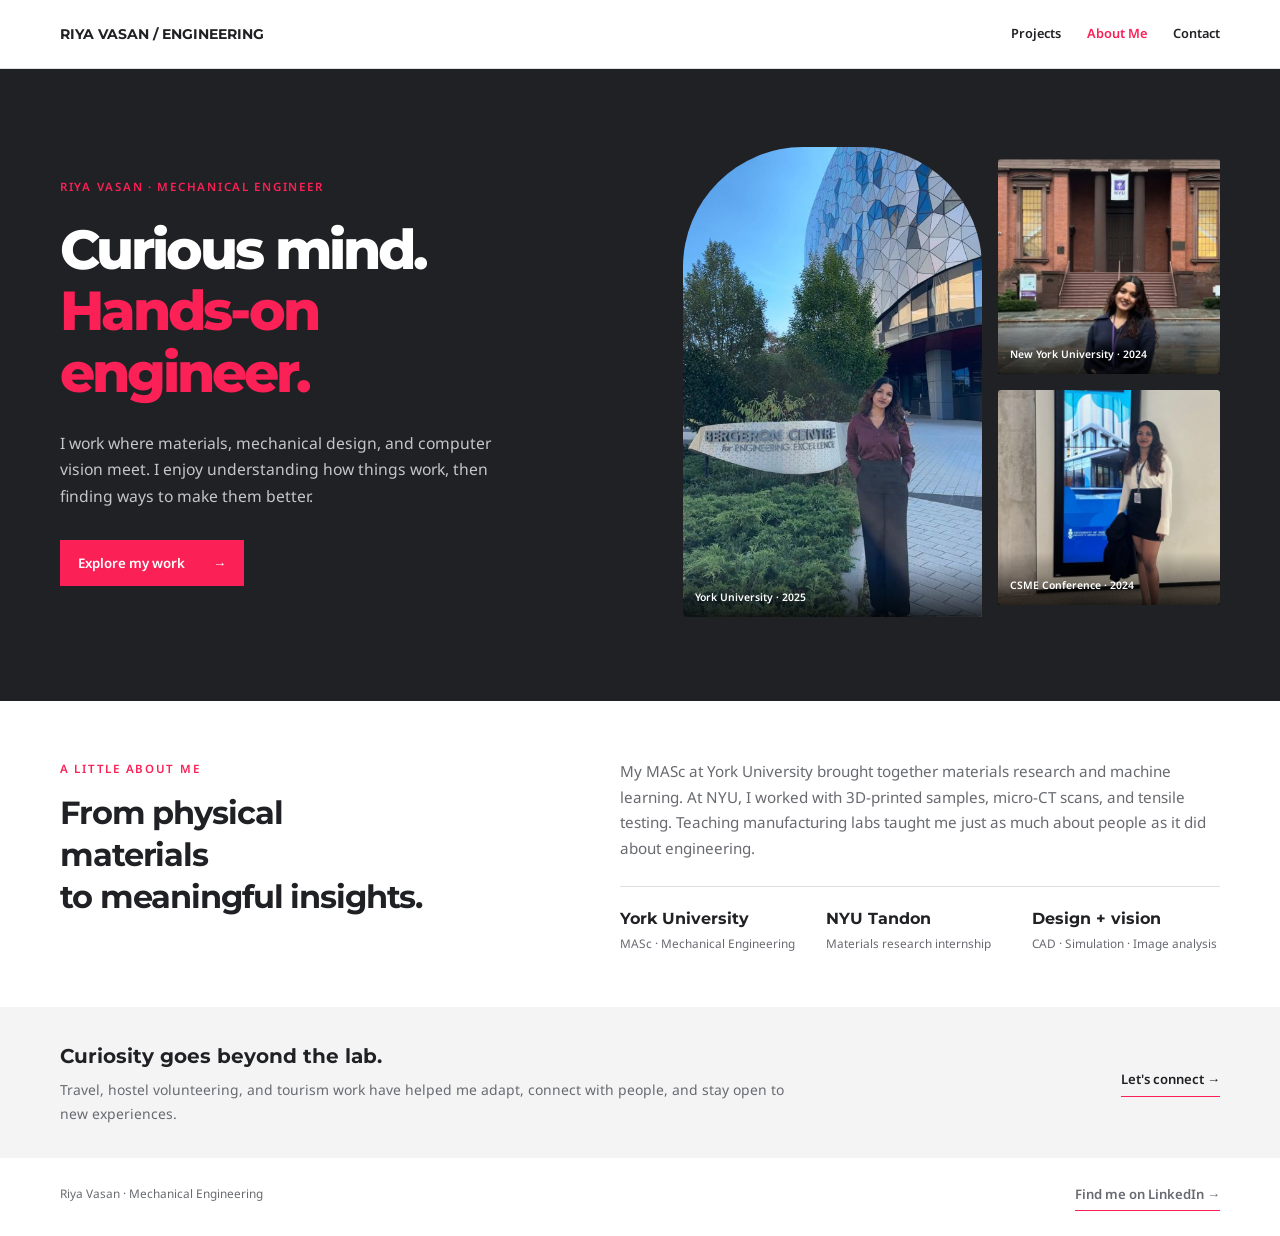
==== commit 4a348b34: "Redesign About page with editorial typography and personal photo collage" ====
--- a/about.html
+++ b/about.html
@@ -1,10 +1,10 @@
 <!DOCTYPE html>
-<html lang="en"><head><meta charset="UTF-8"><meta name="viewport" content="width=device-width, initial-scale=1"><title>About Me | Riya Vasan</title><meta name="description" content="Riya Vasan — mechanical engineer working across materials research, computer vision, and design."><link href="https://fonts.googleapis.com/css2?family=Montserrat:wght@600;700;800&family=Noto+Sans:wght@400;600&display=swap" rel="stylesheet">
+<html lang="en"><head><meta charset="UTF-8"><meta name="viewport" content="width=device-width, initial-scale=1"><meta name="theme-color" content="#202124"><title>About Me | Riya Vasan</title><meta name="description" content="Meet Riya Vasan: mechanical engineer, materials researcher, and MASc graduate from York University."><link rel="preconnect" href="https://fonts.googleapis.com"><link rel="preconnect" href="https://fonts.gstatic.com" crossorigin><link href="https://fonts.googleapis.com/css2?family=Montserrat:wght@500;600;700;800&family=Noto+Sans:wght@400;500;600&display=swap" rel="stylesheet">
 <style>
-:root{--ink:#202124;--pink:#fb2056;--muted:#696b70;--line:#dedfe2}*{box-sizing:border-box}body{margin:0;color:var(--ink);font:16px/1.7 'Noto Sans',sans-serif}a{color:inherit}header{display:flex;justify-content:space-between;align-items:center;flex-wrap:wrap;gap:16px;padding:22px max(24px,calc((100vw - 1120px)/2));border-bottom:1px solid var(--line)}.brand{font:700 .9rem 'Montserrat',sans-serif;text-decoration:none}nav{display:flex;flex-wrap:wrap;gap:24px}nav a{font-size:.83rem;font-weight:600;text-decoration:none}nav [aria-current],a:hover{color:var(--pink)}main{width:min(1120px,calc(100% - 48px));margin:auto}.intro{display:grid;grid-template-columns:1fr 1fr;gap:54px;align-items:center;padding:54px 0}.eyebrow{color:var(--pink);font-size:.75rem;letter-spacing:.12em;text-transform:uppercase;font-weight:600;margin:0 0 12px}h1{font:800 clamp(36px,5vw,60px)/1.1 'Montserrat',sans-serif;margin:0 0 20px}h1 span{color:var(--pink)}.bio{color:var(--muted);max-width:490px;margin:0 0 24px}.hero-photo{margin:0}.hero-photo img{width:100%;height:430px;object-fit:contain;display:block;background:#f3f4f5}.hero-photo figcaption{font-size:.75rem;color:var(--muted);margin-top:7px}.links{display:flex;flex-wrap:wrap;gap:22px}.links a{font-size:.85rem;text-decoration:none;border-bottom:1px solid var(--pink)}.cards{display:grid;grid-template-columns:repeat(2,1fr);gap:24px;padding:0 0 38px}.card{margin:0}.card img{width:100%;height:390px;object-fit:contain;display:block;background:#f3f4f5}.card h2{font:700 20px/1.3 'Montserrat',sans-serif;margin:18px 0 8px}.card p{font-size:.88rem;color:var(--muted);margin:0}.personal{display:flex;gap:28px;align-items:center;padding:24px 0 38px;border-top:1px solid var(--line)}.personal h2{font:700 20px/1.3 'Montserrat',sans-serif;min-width:210px;margin:0}.personal p{font-size:.9rem;color:var(--muted);margin:0;max-width:680px}footer{background:var(--ink);color:white;padding:24px max(24px,calc((100vw - 1120px)/2));font-size:.8rem;display:flex;justify-content:space-between;gap:16px}a:focus-visible{outline:2px solid var(--pink);outline-offset:5px}@media(max-width:760px){header{padding:18px}nav{gap:14px}main{width:calc(100% - 36px)}.intro{grid-template-columns:1fr;gap:26px;padding:34px 0}.hero-photo img{height:400px}.cards{grid-template-columns:1fr;gap:30px}.card img{height:400px}.personal{display:block}.personal h2{margin-bottom:12px}footer{flex-wrap:wrap}}
+:root{--ink:#202124;--paper:#fff;--pink:#fb2056;--muted:#686a70;--line:#dedfe2}*{box-sizing:border-box}body{margin:0;font:400 16px/1.7 'Noto Sans',sans-serif;color:var(--ink);background:var(--paper)}a{color:inherit}img{display:block;width:100%}h1,h2,h3{font-family:'Montserrat',sans-serif}header{display:flex;align-items:center;justify-content:space-between;gap:18px;padding:23px max(24px,calc((100vw - 1160px)/2));border-bottom:1px solid var(--line)}.brand{font:700 .85rem 'Montserrat',sans-serif;text-decoration:none}nav{display:flex;gap:26px}nav a{font-size:.8rem;font-weight:600;text-decoration:none}nav [aria-current],nav a:hover{color:var(--pink)}.wrap{width:min(1160px,calc(100% - 48px));margin:auto}.hero{background:var(--ink);color:white;overflow:hidden}.hero-inner{display:grid;grid-template-columns:1.05fr 1fr;gap:60px;align-items:center;padding:62px 0 68px}.eyebrow{font-size:.72rem;font-weight:600;letter-spacing:.15em;text-transform:uppercase;color:var(--pink);margin:0 0 22px}.hero h1{font-size:clamp(38px,4.3vw,62px);line-height:1.12;letter-spacing:-.055em;margin:0 0 26px;font-weight:800}.hero h1 span{display:block;color:var(--pink)}.intro{max-width:450px;color:#c5c6ca;margin:0 0 30px;font-size:.98rem}.cta{display:inline-flex;align-items:center;gap:28px;padding:12px 18px;background:var(--pink);color:white;text-decoration:none;font-size:.83rem;font-weight:600}.cta:hover{background:#de174a}.photo-collage{display:grid;grid-template-columns:1.35fr 1fr;gap:16px;align-items:center;position:relative}.photo-collage figure{margin:0;position:relative}.main-photo{grid-row:1 / 3}.main-photo img{height:470px;object-fit:cover;object-position:55% 80%;border-radius:120px 120px 3px 3px}.small-photo img{height:215px;object-fit:cover;object-position:center 75%;border-radius:3px}.small-photo:nth-child(2){margin-top:28px}.small-photo:nth-child(3){margin-bottom:28px}.photo-collage figcaption{position:absolute;bottom:0;left:0;right:0;padding:25px 12px 10px;font-size:.65rem;font-weight:600;background:linear-gradient(transparent,rgba(0,0,0,.78));color:white}.main-photo figcaption{border-radius:0 0 3px 3px}.story{display:grid;grid-template-columns:1fr 1.25fr;gap:80px;padding:58px 0 54px}.story .eyebrow{margin-bottom:14px}.story h2{font-size:32px;line-height:1.3;letter-spacing:-.035em;margin:0;max-width:370px}.story-copy>p{margin:0 0 24px;color:var(--muted);font-size:.95rem}.facts{display:grid;grid-template-columns:repeat(3,1fr);gap:18px;padding-top:22px;border-top:1px solid var(--line)}.facts strong{display:block;font:700 1rem 'Montserrat',sans-serif}.facts span{display:block;font-size:.74rem;color:var(--muted);margin-top:5px}.beyond{background:#f4f4f5}.beyond-inner{display:flex;align-items:center;justify-content:space-between;gap:50px;padding:32px 0}.beyond h2{font-size:20px;margin:0 0 5px}.beyond p{font-size:.87rem;color:var(--muted);max-width:740px;margin:0}.text-link{font-size:.82rem;font-weight:600;text-decoration:none;border-bottom:1px solid var(--pink);padding-bottom:5px;white-space:nowrap}.text-link:hover{color:var(--pink)}footer{padding:25px 0;font-size:.74rem;color:var(--muted)}.footer-inner{display:flex;justify-content:space-between;gap:20px}a:focus-visible{outline:2px solid var(--pink);outline-offset:5px}@media(max-width:900px){.hero-inner{gap:30px}.hero h1{font-size:44px}.main-photo img{height:410px}.small-photo img{height:180px}.story{gap:35px}}@media(max-width:640px){header{padding:18px;flex-wrap:wrap}.brand{font-size:.76rem}nav{gap:18px}nav a{font-size:.74rem}.wrap{width:calc(100% - 36px)}.hero-inner{grid-template-columns:1fr;gap:36px;padding:38px 0 42px}.hero h1{font-size:43px}.intro{margin-bottom:24px}.photo-collage{max-width:460px;width:100%;margin:auto;gap:12px}.main-photo img{height:380px}.small-photo img{height:165px}.story{grid-template-columns:1fr;gap:22px;padding:36px 0}.story h2{font-size:27px}.facts{gap:10px}.facts strong{font-size:.88rem}.beyond-inner{display:block;padding:26px 0}.beyond p{margin-bottom:18px}.footer-inner{flex-wrap:wrap}}@media(prefers-reduced-motion:reduce){html{scroll-behavior:auto}}
 </style></head><body>
-<header><a class="brand" href="./">RIYA VASAN / ENGINEERING</a><nav aria-label="Main navigation"><a href="./#projects">Projects</a><a href="about.html" aria-current="page">About Me</a><a href="./#experience">Experience</a><a href="./#contact">Contact</a></nav></header>
-<main><section class="intro" aria-labelledby="about-title"><div><p class="eyebrow">About Me</p><h1 id="about-title">Hi, I'm <span>Riya.</span></h1><p class="bio">Mechanical engineer, MASc graduate from York University, and curious problem-solver. I connect materials research, computer vision, and mechanical design.</p><div class="links"><a href="https://www.linkedin.com/in/riyavasan" target="_blank" rel="noopener noreferrer">LinkedIn &rarr;</a><a href="mailto:riya.vasan@yahoo.com">Say hello &rarr;</a></div></div><figure class="hero-photo"><img src="assets/about-york.jpg" alt="Riya outside the Bergeron Centre at York University, from her thesis defense post" fetchpriority="high"><figcaption>Master’s thesis defense · York University · 2025</figcaption></figure></section>
-<section class="cards" aria-label="Moments from my research journey"><article class="card"><img src="assets/about-nyu.jpg" alt="Riya at New York University during her research internship" loading="lazy"><h2>Research at NYU</h2><p>2024 · Micro-CT imaging, materials testing, and machine learning.</p></article><article class="card"><img src="assets/about-csme.jpg" alt="Riya attending the CSME 2024 conference at the University of Toronto" loading="lazy"><h2>Sharing my research</h2><p>CSME 2024 · Presenting composite material analysis at the University of Toronto.</p></article></section>
-<section class="personal" aria-labelledby="beyond"><h2 id="beyond">Beyond the lab</h2><p>International travel, hostel volunteering, and tourism work have shaped my adaptability and the way I connect with people.</p></section></main>
-<footer><span>Riya Vasan · Mechanical Engineering</span><a href="./">Back to portfolio &rarr;</a></footer></body></html>+<header><a class="brand" href="./">RIYA VASAN / ENGINEERING</a><nav aria-label="Main navigation"><a href="./#projects">Projects</a><a href="about.html" aria-current="page">About Me</a><a href="./#contact">Contact</a></nav></header>
+<main><section class="hero" aria-labelledby="intro-title"><div class="wrap hero-inner"><div><p class="eyebrow">Riya Vasan · Mechanical Engineer</p><h1 id="intro-title">Curious mind.<span>Hands-on<br>engineer.</span></h1><p class="intro">I work where materials, mechanical design, and computer vision meet. I enjoy understanding how things work, then finding ways to make them better.</p><a class="cta" href="./#projects">Explore my work <span aria-hidden="true">&rarr;</span></a></div>
+<div class="photo-collage" aria-label="Photos from my research journey"><figure class="main-photo"><img src="assets/about-york.jpg" alt="Riya outside York University's Bergeron Centre after her master's thesis defense" width="480" height="853" fetchpriority="high"><figcaption>York University · 2025</figcaption></figure><figure class="small-photo"><img src="assets/about-nyu.jpg" alt="Riya at New York University during her research internship" width="480" height="853"><figcaption>New York University · 2024</figcaption></figure><figure class="small-photo"><img src="assets/about-csme.jpg" alt="Riya attending the CSME conference at the University of Toronto" width="480" height="853"><figcaption>CSME Conference · 2024</figcaption></figure></div></div></section>
+<section class="wrap story" aria-labelledby="story-title"><div><p class="eyebrow">A little about me</p><h2 id="story-title">From physical materials<br>to meaningful insights.</h2></div><div class="story-copy"><p>My MASc at York University brought together materials research and machine learning. At NYU, I worked with 3D-printed samples, micro-CT scans, and tensile testing. Teaching manufacturing labs taught me just as much about people as it did about engineering.</p><div class="facts"><div><strong>York University</strong><span>MASc · Mechanical Engineering</span></div><div><strong>NYU Tandon</strong><span>Materials research internship</span></div><div><strong>Design + vision</strong><span>CAD · Simulation · Image analysis</span></div></div></div></section>
+<section class="beyond" aria-labelledby="beyond-title"><div class="wrap beyond-inner"><div><h2 id="beyond-title">Curiosity goes beyond the lab.</h2><p>Travel, hostel volunteering, and tourism work have helped me adapt, connect with people, and stay open to new experiences.</p></div><a class="text-link" href="mailto:riya.vasan@yahoo.com">Let's connect &rarr;</a></div></section></main><footer><div class="wrap footer-inner"><span>Riya Vasan · Mechanical Engineering</span><a class="text-link" href="https://www.linkedin.com/in/riyavasan" target="_blank" rel="noopener noreferrer">Find me on LinkedIn &rarr;</a></div></footer></body></html>
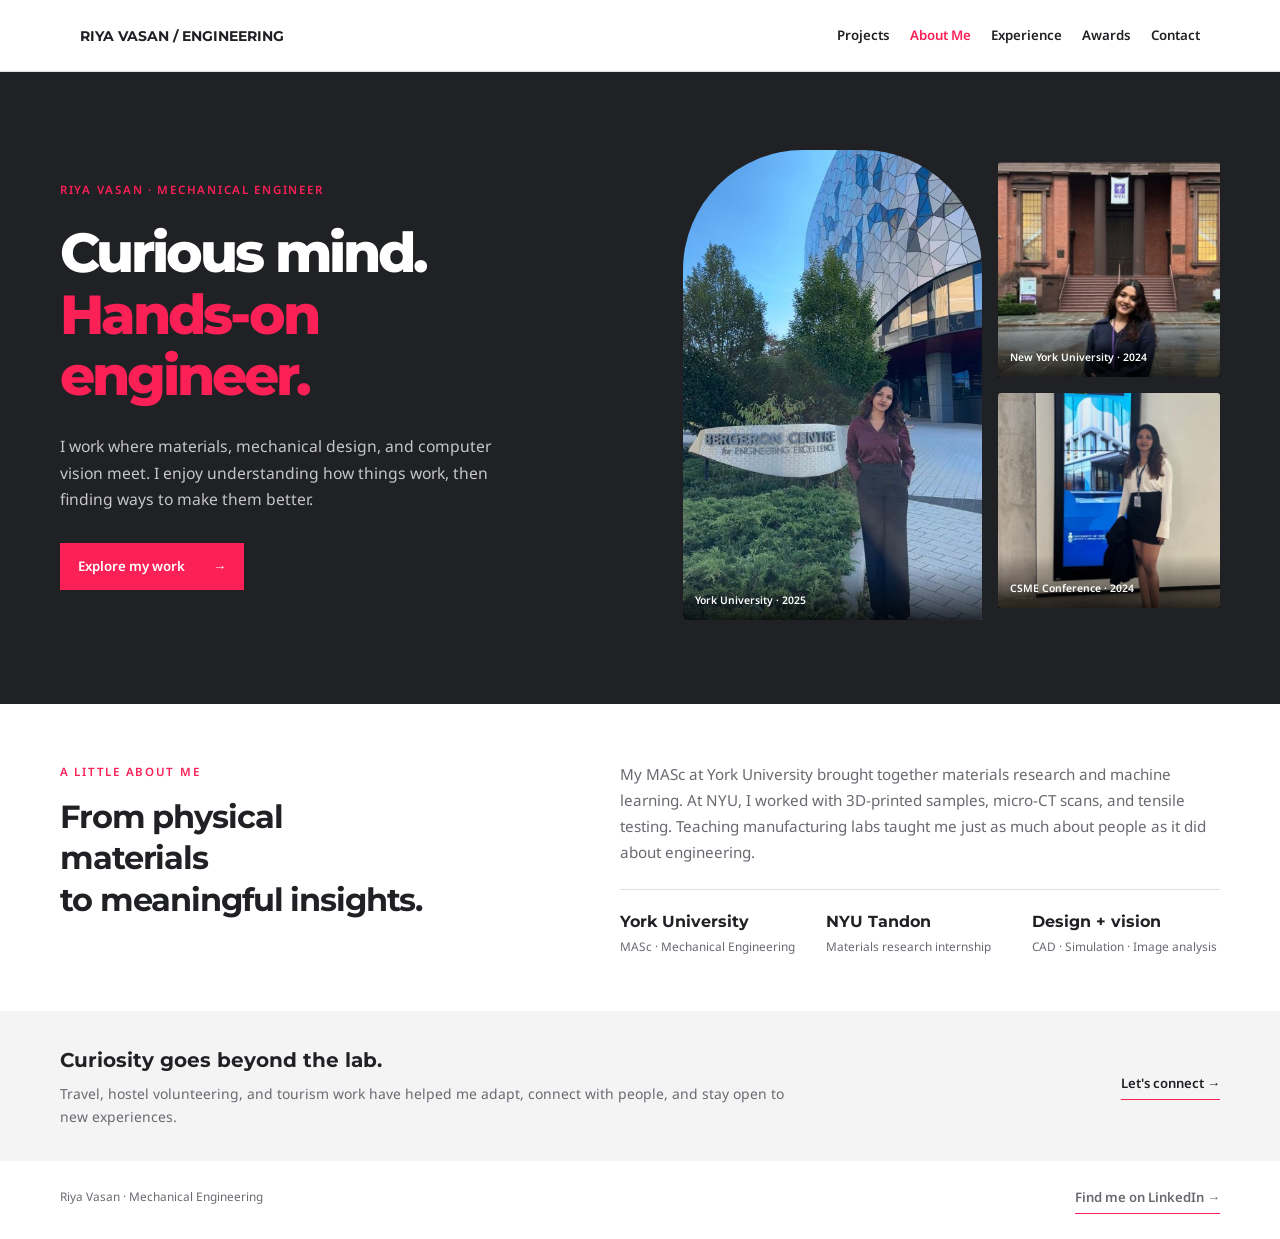
==== commit 845d43da: "Match About Me toolbar to homepage navigation and styling" ====
--- a/about.html
+++ b/about.html
@@ -2,8 +2,52 @@
 <html lang="en"><head><meta charset="UTF-8"><meta name="viewport" content="width=device-width, initial-scale=1"><meta name="theme-color" content="#202124"><title>About Me | Riya Vasan</title><meta name="description" content="Meet Riya Vasan: mechanical engineer, materials researcher, and MASc graduate from York University."><link rel="preconnect" href="https://fonts.googleapis.com"><link rel="preconnect" href="https://fonts.gstatic.com" crossorigin><link href="https://fonts.googleapis.com/css2?family=Montserrat:wght@500;600;700;800&family=Noto+Sans:wght@400;500;600&display=swap" rel="stylesheet">
 <style>
 :root{--ink:#202124;--paper:#fff;--pink:#fb2056;--muted:#686a70;--line:#dedfe2}*{box-sizing:border-box}body{margin:0;font:400 16px/1.7 'Noto Sans',sans-serif;color:var(--ink);background:var(--paper)}a{color:inherit}img{display:block;width:100%}h1,h2,h3{font-family:'Montserrat',sans-serif}header{display:flex;align-items:center;justify-content:space-between;gap:18px;padding:23px max(24px,calc((100vw - 1160px)/2));border-bottom:1px solid var(--line)}.brand{font:700 .85rem 'Montserrat',sans-serif;text-decoration:none}nav{display:flex;gap:26px}nav a{font-size:.8rem;font-weight:600;text-decoration:none}nav [aria-current],nav a:hover{color:var(--pink)}.wrap{width:min(1160px,calc(100% - 48px));margin:auto}.hero{background:var(--ink);color:white;overflow:hidden}.hero-inner{display:grid;grid-template-columns:1.05fr 1fr;gap:60px;align-items:center;padding:62px 0 68px}.eyebrow{font-size:.72rem;font-weight:600;letter-spacing:.15em;text-transform:uppercase;color:var(--pink);margin:0 0 22px}.hero h1{font-size:clamp(38px,4.3vw,62px);line-height:1.12;letter-spacing:-.055em;margin:0 0 26px;font-weight:800}.hero h1 span{display:block;color:var(--pink)}.intro{max-width:450px;color:#c5c6ca;margin:0 0 30px;font-size:.98rem}.cta{display:inline-flex;align-items:center;gap:28px;padding:12px 18px;background:var(--pink);color:white;text-decoration:none;font-size:.83rem;font-weight:600}.cta:hover{background:#de174a}.photo-collage{display:grid;grid-template-columns:1.35fr 1fr;gap:16px;align-items:center;position:relative}.photo-collage figure{margin:0;position:relative}.main-photo{grid-row:1 / 3}.main-photo img{height:470px;object-fit:cover;object-position:55% 80%;border-radius:120px 120px 3px 3px}.small-photo img{height:215px;object-fit:cover;object-position:center 75%;border-radius:3px}.small-photo:nth-child(2){margin-top:28px}.small-photo:nth-child(3){margin-bottom:28px}.photo-collage figcaption{position:absolute;bottom:0;left:0;right:0;padding:25px 12px 10px;font-size:.65rem;font-weight:600;background:linear-gradient(transparent,rgba(0,0,0,.78));color:white}.main-photo figcaption{border-radius:0 0 3px 3px}.story{display:grid;grid-template-columns:1fr 1.25fr;gap:80px;padding:58px 0 54px}.story .eyebrow{margin-bottom:14px}.story h2{font-size:32px;line-height:1.3;letter-spacing:-.035em;margin:0;max-width:370px}.story-copy>p{margin:0 0 24px;color:var(--muted);font-size:.95rem}.facts{display:grid;grid-template-columns:repeat(3,1fr);gap:18px;padding-top:22px;border-top:1px solid var(--line)}.facts strong{display:block;font:700 1rem 'Montserrat',sans-serif}.facts span{display:block;font-size:.74rem;color:var(--muted);margin-top:5px}.beyond{background:#f4f4f5}.beyond-inner{display:flex;align-items:center;justify-content:space-between;gap:50px;padding:32px 0}.beyond h2{font-size:20px;margin:0 0 5px}.beyond p{font-size:.87rem;color:var(--muted);max-width:740px;margin:0}.text-link{font-size:.82rem;font-weight:600;text-decoration:none;border-bottom:1px solid var(--pink);padding-bottom:5px;white-space:nowrap}.text-link:hover{color:var(--pink)}footer{padding:25px 0;font-size:.74rem;color:var(--muted)}.footer-inner{display:flex;justify-content:space-between;gap:20px}a:focus-visible{outline:2px solid var(--pink);outline-offset:5px}@media(max-width:900px){.hero-inner{gap:30px}.hero h1{font-size:44px}.main-photo img{height:410px}.small-photo img{height:180px}.story{gap:35px}}@media(max-width:640px){header{padding:18px;flex-wrap:wrap}.brand{font-size:.76rem}nav{gap:18px}nav a{font-size:.74rem}.wrap{width:calc(100% - 36px)}.hero-inner{grid-template-columns:1fr;gap:36px;padding:38px 0 42px}.hero h1{font-size:43px}.intro{margin-bottom:24px}.photo-collage{max-width:460px;width:100%;margin:auto;gap:12px}.main-photo img{height:380px}.small-photo img{height:165px}.story{grid-template-columns:1fr;gap:22px;padding:36px 0}.story h2{font-size:27px}.facts{gap:10px}.facts strong{font-size:.88rem}.beyond-inner{display:block;padding:26px 0}.beyond p{margin-bottom:18px}.footer-inner{flex-wrap:wrap}}@media(prefers-reduced-motion:reduce){html{scroll-behavior:auto}}
+</style><style>.site-header {
+            position: sticky;
+            top: 0;
+            z-index: 5;
+            display: flex;
+            align-items: center;
+            justify-content: space-between;
+            min-height: 72px;
+            padding: 0 max(24px, calc((100vw - 1120px) / 2));
+            background: rgba(255, 255, 255, .96);
+            border-bottom: 1px solid var(--line);
+            backdrop-filter: blur(12px);
+        }
+        .site-brand {
+            font: 700 .9rem 'Montserrat', sans-serif;
+            text-decoration: none;
+        }
+        .site-nav { display: flex; flex-wrap: wrap; gap: 20px; }
+        .site-header { flex-wrap: wrap; gap: 12px; padding-top: 12px; padding-bottom: 12px; }
+        .site-nav a {
+            font-size: .83rem;
+            font-weight: 600;
+            text-decoration: none;
+        }
+        .site-nav a:hover, .site-nav a:focus-visible,
+        .contact-links a:hover, .contact-links a:focus-visible,
+        .project-link:hover { color: var(--pink); }
+
+.site-nav [aria-current="page"] { color: var(--pink); }
+@media (max-width: 760px) {
+.site-header { min-height: 64px; padding: 12px 18px; }
+.site-brand { font-size: .74rem; }
+.site-nav { gap: 15px; }
+.site-nav a { font-size: .75rem; }
+}
 </style></head><body>
-<header><a class="brand" href="./">RIYA VASAN / ENGINEERING</a><nav aria-label="Main navigation"><a href="./#projects">Projects</a><a href="about.html" aria-current="page">About Me</a><a href="./#contact">Contact</a></nav></header>
+<header class="site-header">
+        <a class="site-brand" href="./#top">RIYA VASAN / ENGINEERING</a>
+        <nav class="site-nav" aria-label="Main navigation">
+            <a href="./#projects">Projects</a>
+            <a href="about.html" aria-current="page">About Me</a>
+            <a href="./#experience">Experience</a>
+            <a href="./#awards">Awards</a>
+            <a href="./#contact">Contact</a>
+        </nav>
+    </header>
 <main><section class="hero" aria-labelledby="intro-title"><div class="wrap hero-inner"><div><p class="eyebrow">Riya Vasan · Mechanical Engineer</p><h1 id="intro-title">Curious mind.<span>Hands-on<br>engineer.</span></h1><p class="intro">I work where materials, mechanical design, and computer vision meet. I enjoy understanding how things work, then finding ways to make them better.</p><a class="cta" href="./#projects">Explore my work <span aria-hidden="true">&rarr;</span></a></div>
 <div class="photo-collage" aria-label="Photos from my research journey"><figure class="main-photo"><img src="assets/about-york.jpg" alt="Riya outside York University's Bergeron Centre after her master's thesis defense" width="480" height="853" fetchpriority="high"><figcaption>York University · 2025</figcaption></figure><figure class="small-photo"><img src="assets/about-nyu.jpg" alt="Riya at New York University during her research internship" width="480" height="853"><figcaption>New York University · 2024</figcaption></figure><figure class="small-photo"><img src="assets/about-csme.jpg" alt="Riya attending the CSME conference at the University of Toronto" width="480" height="853"><figcaption>CSME Conference · 2024</figcaption></figure></div></div></section>
 <section class="wrap story" aria-labelledby="story-title"><div><p class="eyebrow">A little about me</p><h2 id="story-title">From physical materials<br>to meaningful insights.</h2></div><div class="story-copy"><p>My MASc at York University brought together materials research and machine learning. At NYU, I worked with 3D-printed samples, micro-CT scans, and tensile testing. Teaching manufacturing labs taught me just as much about people as it did about engineering.</p><div class="facts"><div><strong>York University</strong><span>MASc · Mechanical Engineering</span></div><div><strong>NYU Tandon</strong><span>Materials research internship</span></div><div><strong>Design + vision</strong><span>CAD · Simulation · Image analysis</span></div></div></div></section>
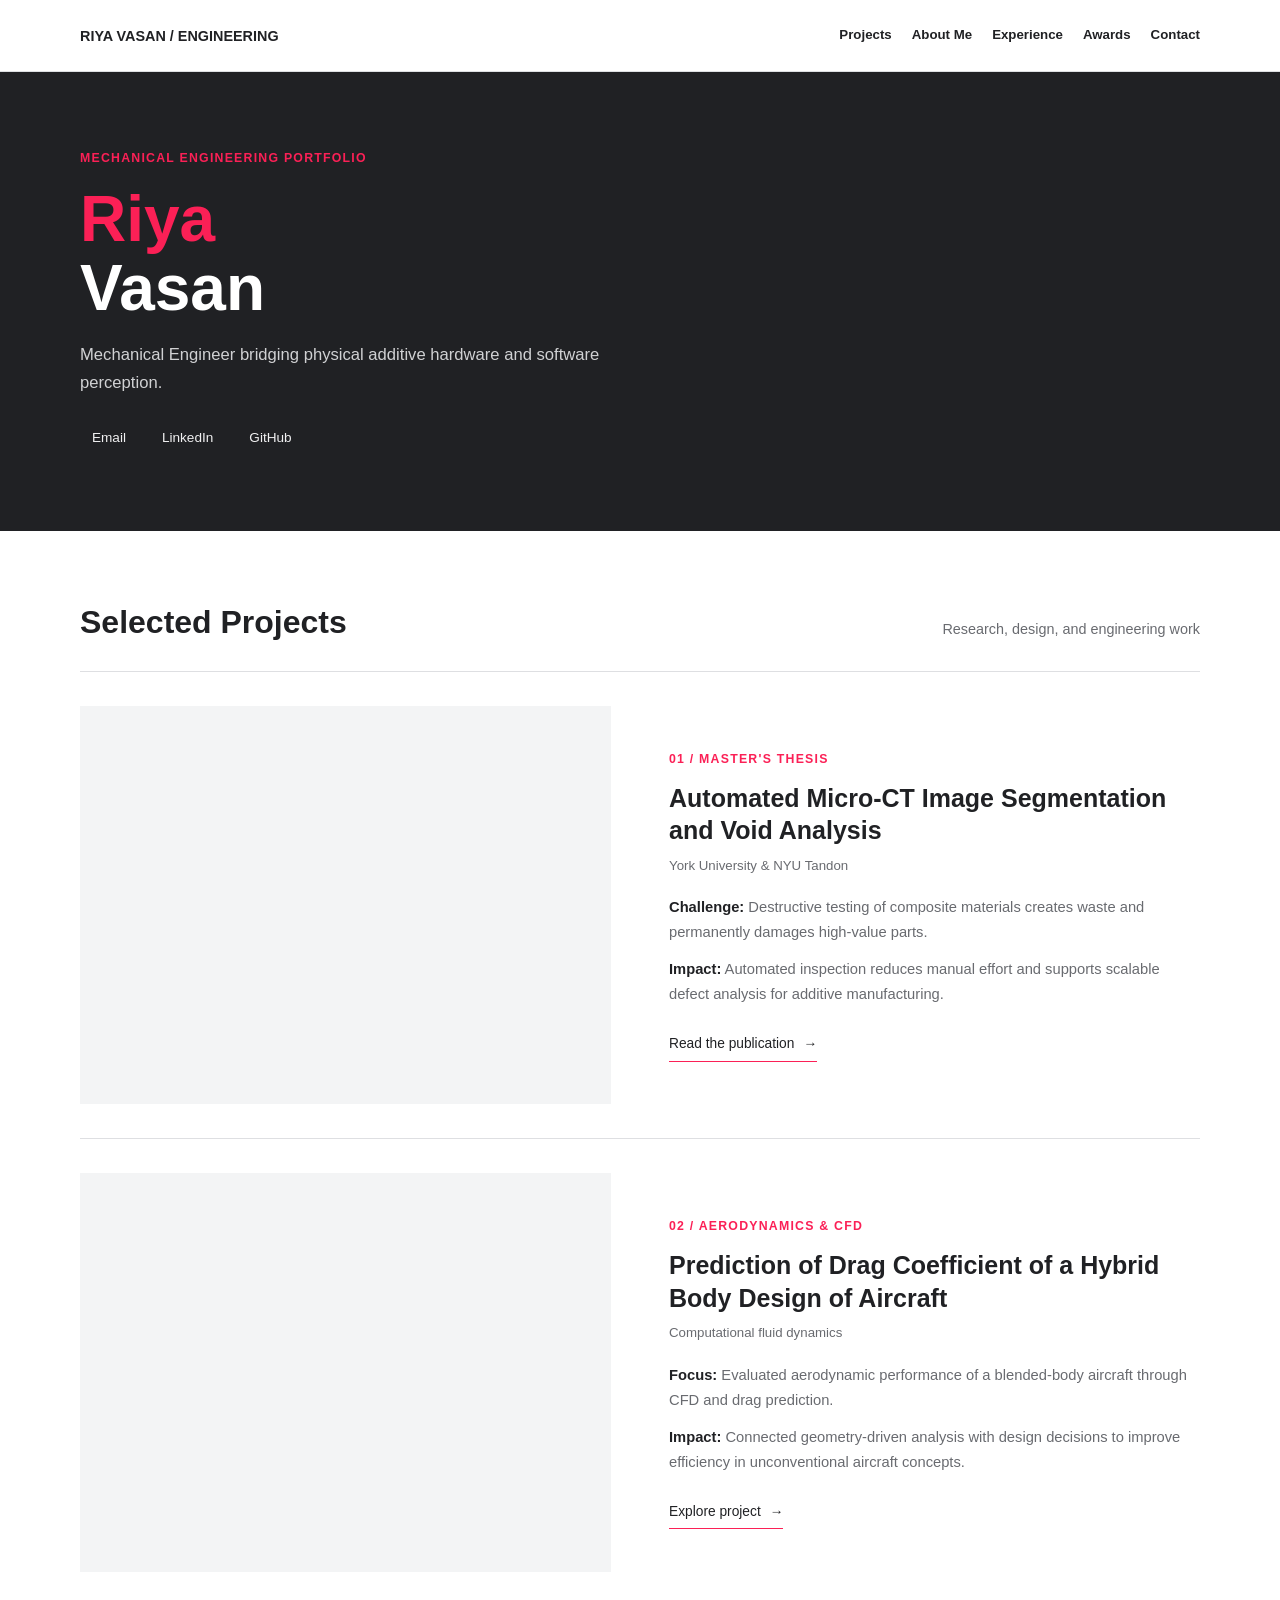
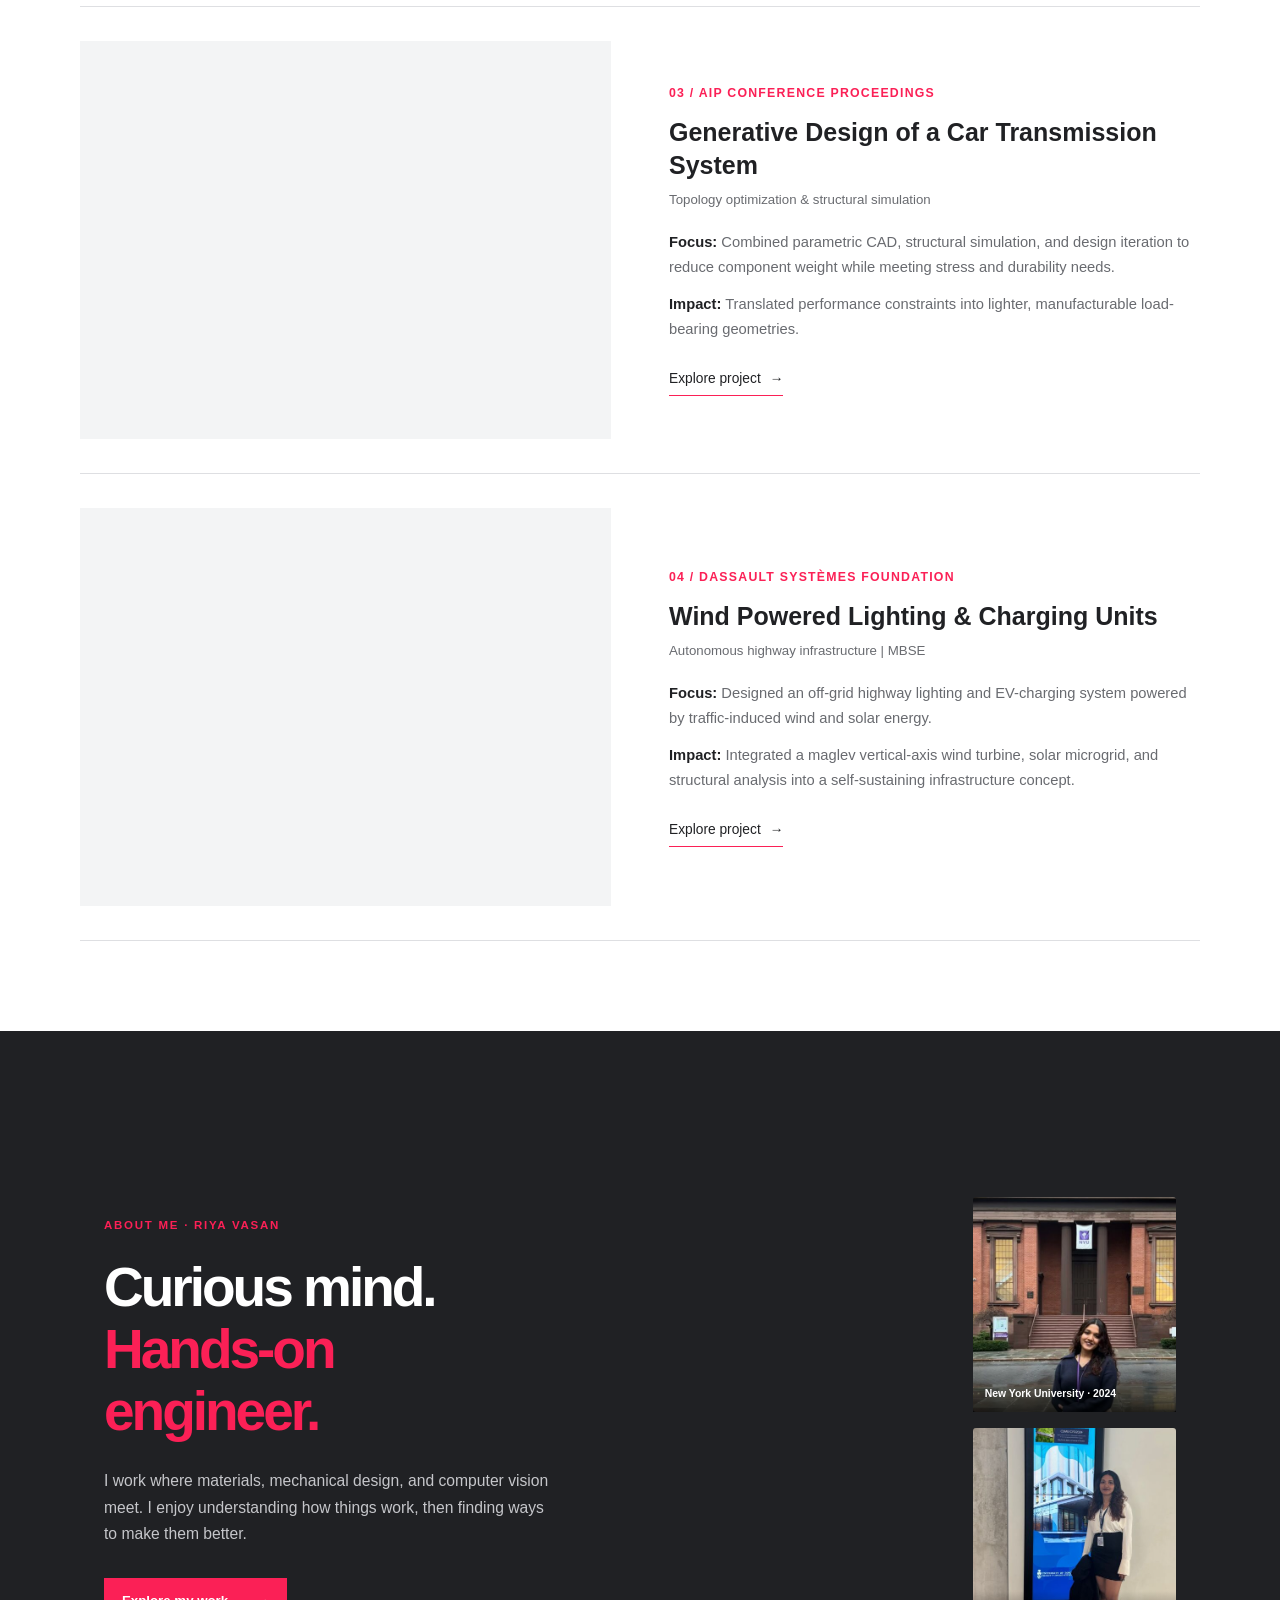
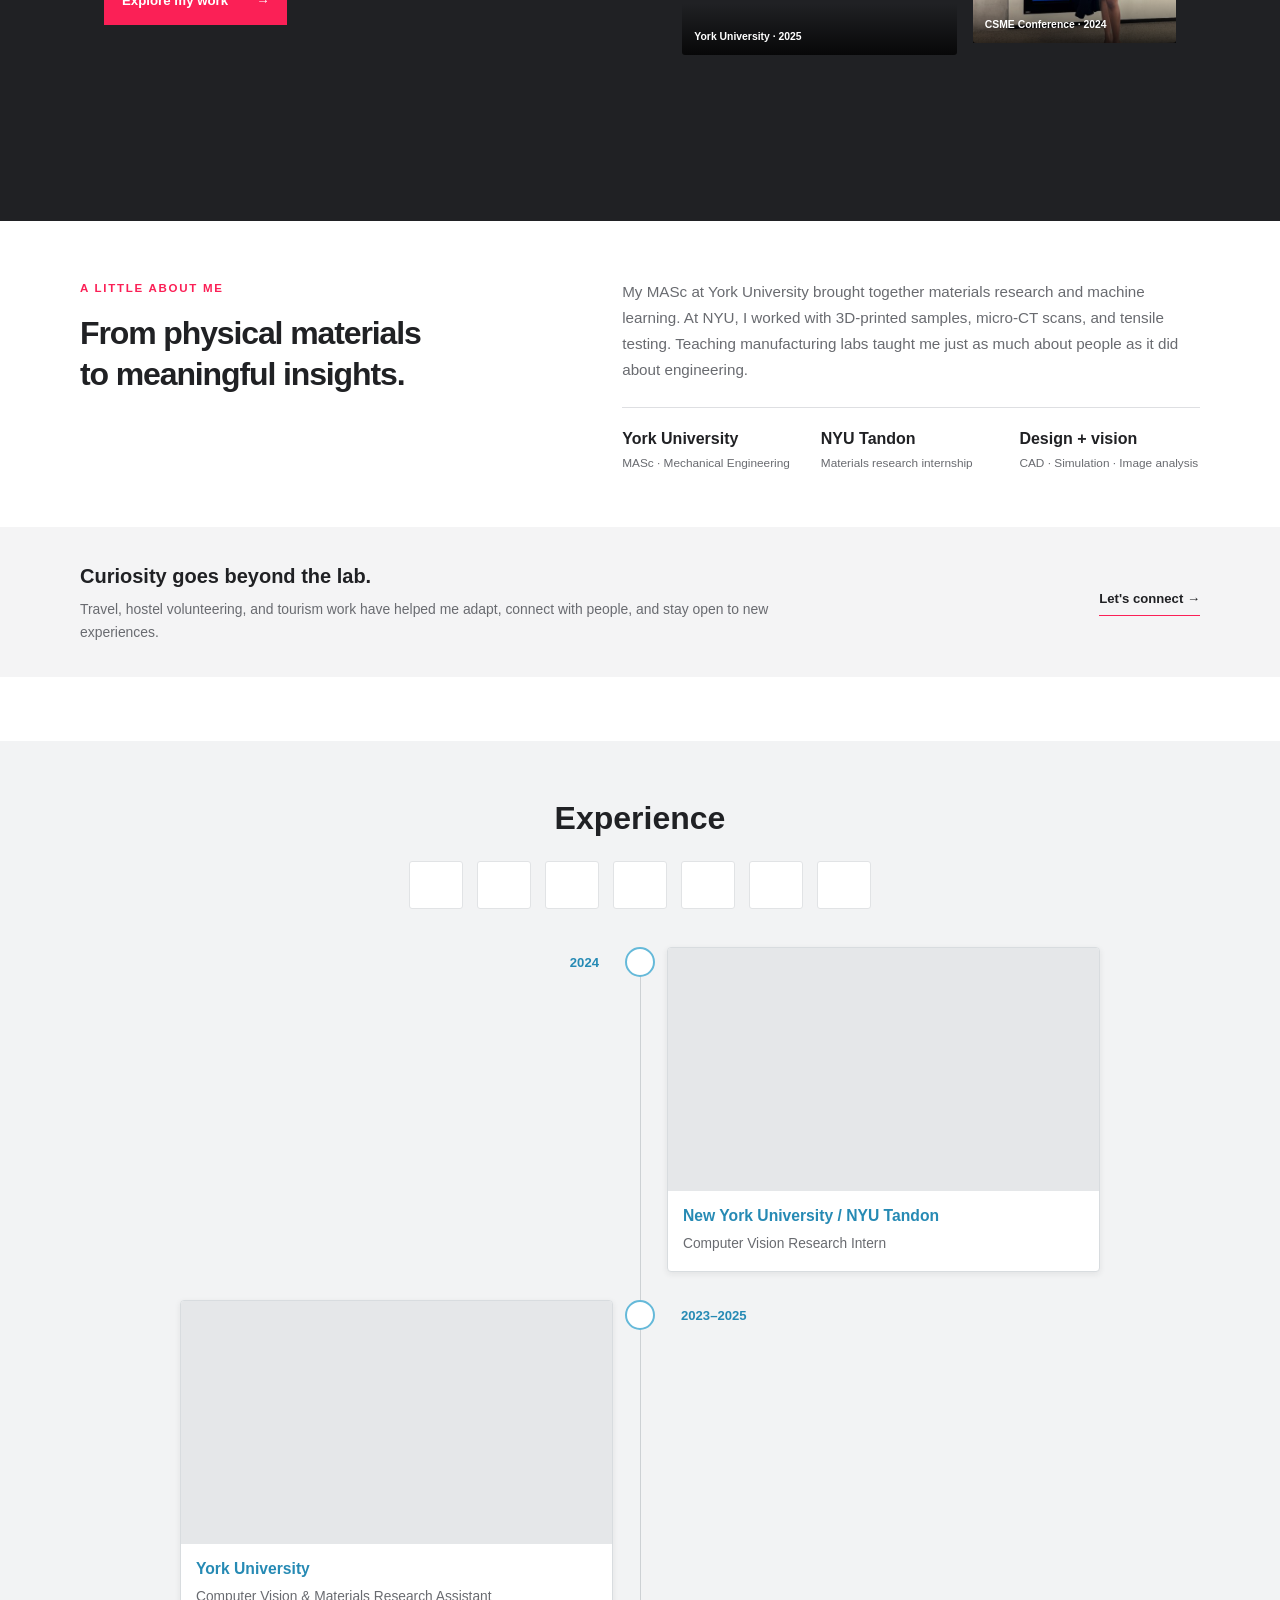
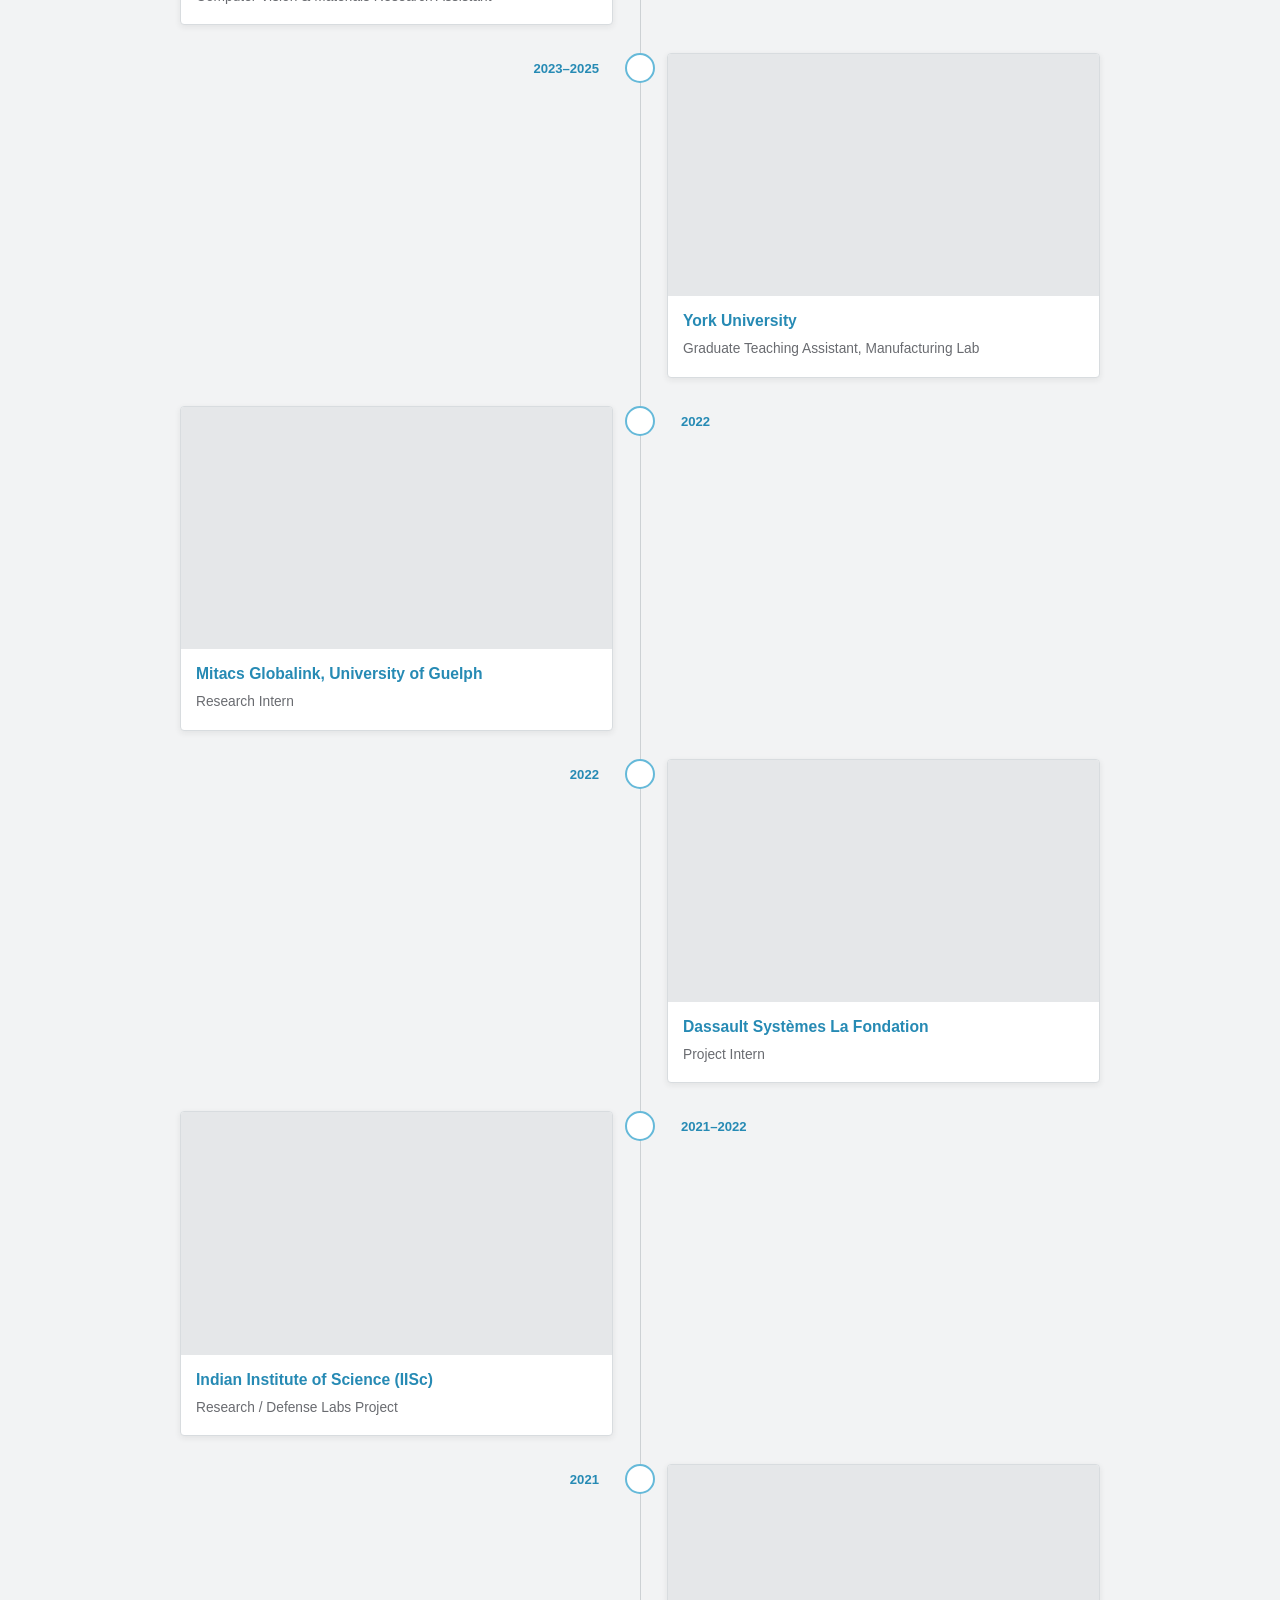
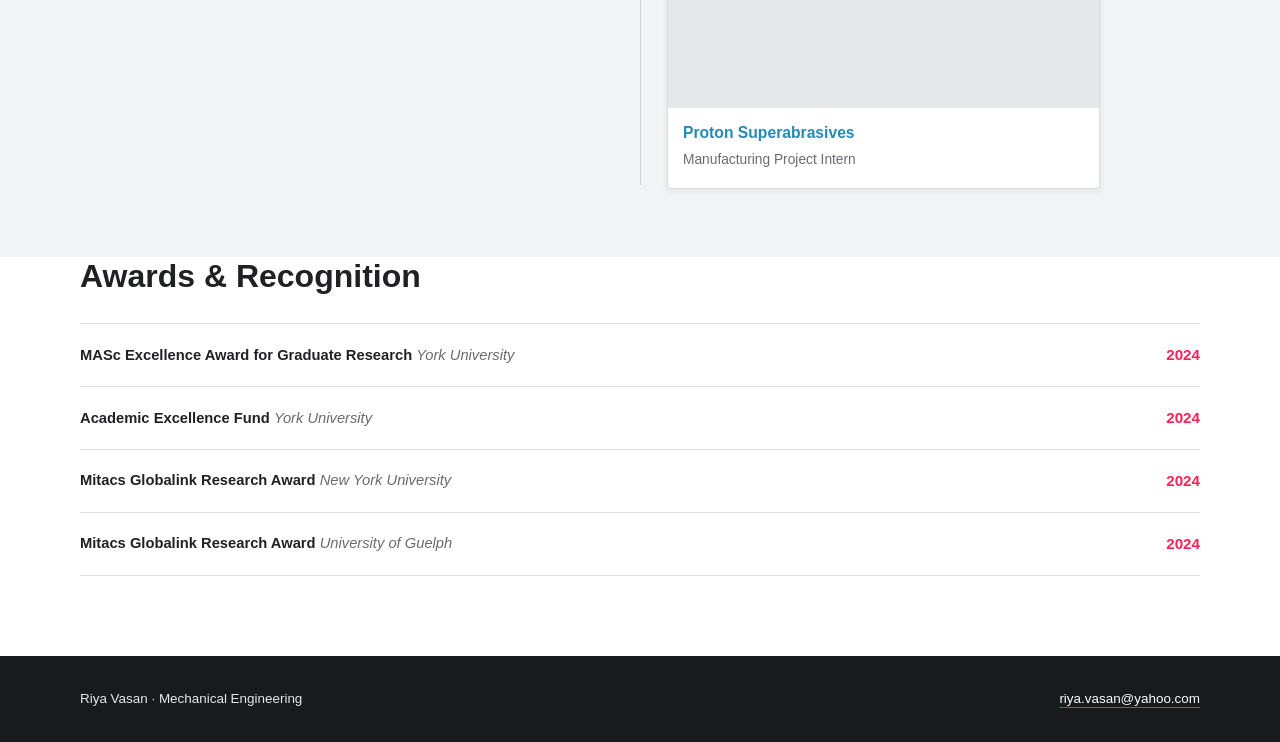
==== commit e5d4b67f: "Send old About page links to homepage About section" ====
--- a/about.html
+++ b/about.html
@@ -1,54 +1 @@
-<!DOCTYPE html>
-<html lang="en"><head><meta charset="UTF-8"><meta name="viewport" content="width=device-width, initial-scale=1"><meta name="theme-color" content="#202124"><title>About Me | Riya Vasan</title><meta name="description" content="Meet Riya Vasan: mechanical engineer, materials researcher, and MASc graduate from York University."><link rel="preconnect" href="https://fonts.googleapis.com"><link rel="preconnect" href="https://fonts.gstatic.com" crossorigin><link href="https://fonts.googleapis.com/css2?family=Montserrat:wght@500;600;700;800&family=Noto+Sans:wght@400;500;600&display=swap" rel="stylesheet">
-<style>
-:root{--ink:#202124;--paper:#fff;--pink:#fb2056;--muted:#686a70;--line:#dedfe2}*{box-sizing:border-box}body{margin:0;font:400 16px/1.7 'Noto Sans',sans-serif;color:var(--ink);background:var(--paper)}a{color:inherit}img{display:block;width:100%}h1,h2,h3{font-family:'Montserrat',sans-serif}header{display:flex;align-items:center;justify-content:space-between;gap:18px;padding:23px max(24px,calc((100vw - 1160px)/2));border-bottom:1px solid var(--line)}.brand{font:700 .85rem 'Montserrat',sans-serif;text-decoration:none}nav{display:flex;gap:26px}nav a{font-size:.8rem;font-weight:600;text-decoration:none}nav [aria-current],nav a:hover{color:var(--pink)}.wrap{width:min(1160px,calc(100% - 48px));margin:auto}.hero{background:var(--ink);color:white;overflow:hidden}.hero-inner{display:grid;grid-template-columns:1.05fr 1fr;gap:60px;align-items:center;padding:62px 0 68px}.eyebrow{font-size:.72rem;font-weight:600;letter-spacing:.15em;text-transform:uppercase;color:var(--pink);margin:0 0 22px}.hero h1{font-size:clamp(38px,4.3vw,62px);line-height:1.12;letter-spacing:-.055em;margin:0 0 26px;font-weight:800}.hero h1 span{display:block;color:var(--pink)}.intro{max-width:450px;color:#c5c6ca;margin:0 0 30px;font-size:.98rem}.cta{display:inline-flex;align-items:center;gap:28px;padding:12px 18px;background:var(--pink);color:white;text-decoration:none;font-size:.83rem;font-weight:600}.cta:hover{background:#de174a}.photo-collage{display:grid;grid-template-columns:1.35fr 1fr;gap:16px;align-items:center;position:relative}.photo-collage figure{margin:0;position:relative}.main-photo{grid-row:1 / 3}.main-photo img{height:470px;object-fit:cover;object-position:55% 80%;border-radius:120px 120px 3px 3px}.small-photo img{height:215px;object-fit:cover;object-position:center 75%;border-radius:3px}.small-photo:nth-child(2){margin-top:28px}.small-photo:nth-child(3){margin-bottom:28px}.photo-collage figcaption{position:absolute;bottom:0;left:0;right:0;padding:25px 12px 10px;font-size:.65rem;font-weight:600;background:linear-gradient(transparent,rgba(0,0,0,.78));color:white}.main-photo figcaption{border-radius:0 0 3px 3px}.story{display:grid;grid-template-columns:1fr 1.25fr;gap:80px;padding:58px 0 54px}.story .eyebrow{margin-bottom:14px}.story h2{font-size:32px;line-height:1.3;letter-spacing:-.035em;margin:0;max-width:370px}.story-copy>p{margin:0 0 24px;color:var(--muted);font-size:.95rem}.facts{display:grid;grid-template-columns:repeat(3,1fr);gap:18px;padding-top:22px;border-top:1px solid var(--line)}.facts strong{display:block;font:700 1rem 'Montserrat',sans-serif}.facts span{display:block;font-size:.74rem;color:var(--muted);margin-top:5px}.beyond{background:#f4f4f5}.beyond-inner{display:flex;align-items:center;justify-content:space-between;gap:50px;padding:32px 0}.beyond h2{font-size:20px;margin:0 0 5px}.beyond p{font-size:.87rem;color:var(--muted);max-width:740px;margin:0}.text-link{font-size:.82rem;font-weight:600;text-decoration:none;border-bottom:1px solid var(--pink);padding-bottom:5px;white-space:nowrap}.text-link:hover{color:var(--pink)}footer{padding:25px 0;font-size:.74rem;color:var(--muted)}.footer-inner{display:flex;justify-content:space-between;gap:20px}a:focus-visible{outline:2px solid var(--pink);outline-offset:5px}@media(max-width:900px){.hero-inner{gap:30px}.hero h1{font-size:44px}.main-photo img{height:410px}.small-photo img{height:180px}.story{gap:35px}}@media(max-width:640px){header{padding:18px;flex-wrap:wrap}.brand{font-size:.76rem}nav{gap:18px}nav a{font-size:.74rem}.wrap{width:calc(100% - 36px)}.hero-inner{grid-template-columns:1fr;gap:36px;padding:38px 0 42px}.hero h1{font-size:43px}.intro{margin-bottom:24px}.photo-collage{max-width:460px;width:100%;margin:auto;gap:12px}.main-photo img{height:380px}.small-photo img{height:165px}.story{grid-template-columns:1fr;gap:22px;padding:36px 0}.story h2{font-size:27px}.facts{gap:10px}.facts strong{font-size:.88rem}.beyond-inner{display:block;padding:26px 0}.beyond p{margin-bottom:18px}.footer-inner{flex-wrap:wrap}}@media(prefers-reduced-motion:reduce){html{scroll-behavior:auto}}
-</style><style>.site-header {
-            position: sticky;
-            top: 0;
-            z-index: 5;
-            display: flex;
-            align-items: center;
-            justify-content: space-between;
-            min-height: 72px;
-            padding: 0 max(24px, calc((100vw - 1120px) / 2));
-            background: rgba(255, 255, 255, .96);
-            border-bottom: 1px solid var(--line);
-            backdrop-filter: blur(12px);
-        }
-        .site-brand {
-            font: 700 .9rem 'Montserrat', sans-serif;
-            text-decoration: none;
-        }
-        .site-nav { display: flex; flex-wrap: wrap; gap: 20px; }
-        .site-header { flex-wrap: wrap; gap: 12px; padding-top: 12px; padding-bottom: 12px; }
-        .site-nav a {
-            font-size: .83rem;
-            font-weight: 600;
-            text-decoration: none;
-        }
-        .site-nav a:hover, .site-nav a:focus-visible,
-        .contact-links a:hover, .contact-links a:focus-visible,
-        .project-link:hover { color: var(--pink); }
-
-.site-nav [aria-current="page"] { color: var(--pink); }
-@media (max-width: 760px) {
-.site-header { min-height: 64px; padding: 12px 18px; }
-.site-brand { font-size: .74rem; }
-.site-nav { gap: 15px; }
-.site-nav a { font-size: .75rem; }
-}
-</style></head><body>
-<header class="site-header">
-        <a class="site-brand" href="./#top">RIYA VASAN / ENGINEERING</a>
-        <nav class="site-nav" aria-label="Main navigation">
-            <a href="./#projects">Projects</a>
-            <a href="about.html" aria-current="page">About Me</a>
-            <a href="./#experience">Experience</a>
-            <a href="./#awards">Awards</a>
-            <a href="./#contact">Contact</a>
-        </nav>
-    </header>
-<main><section class="hero" aria-labelledby="intro-title"><div class="wrap hero-inner"><div><p class="eyebrow">Riya Vasan · Mechanical Engineer</p><h1 id="intro-title">Curious mind.<span>Hands-on<br>engineer.</span></h1><p class="intro">I work where materials, mechanical design, and computer vision meet. I enjoy understanding how things work, then finding ways to make them better.</p><a class="cta" href="./#projects">Explore my work <span aria-hidden="true">&rarr;</span></a></div>
-<div class="photo-collage" aria-label="Photos from my research journey"><figure class="main-photo"><img src="assets/about-york.jpg" alt="Riya outside York University's Bergeron Centre after her master's thesis defense" width="480" height="853" fetchpriority="high"><figcaption>York University · 2025</figcaption></figure><figure class="small-photo"><img src="assets/about-nyu.jpg" alt="Riya at New York University during her research internship" width="480" height="853"><figcaption>New York University · 2024</figcaption></figure><figure class="small-photo"><img src="assets/about-csme.jpg" alt="Riya attending the CSME conference at the University of Toronto" width="480" height="853"><figcaption>CSME Conference · 2024</figcaption></figure></div></div></section>
-<section class="wrap story" aria-labelledby="story-title"><div><p class="eyebrow">A little about me</p><h2 id="story-title">From physical materials<br>to meaningful insights.</h2></div><div class="story-copy"><p>My MASc at York University brought together materials research and machine learning. At NYU, I worked with 3D-printed samples, micro-CT scans, and tensile testing. Teaching manufacturing labs taught me just as much about people as it did about engineering.</p><div class="facts"><div><strong>York University</strong><span>MASc · Mechanical Engineering</span></div><div><strong>NYU Tandon</strong><span>Materials research internship</span></div><div><strong>Design + vision</strong><span>CAD · Simulation · Image analysis</span></div></div></div></section>
-<section class="beyond" aria-labelledby="beyond-title"><div class="wrap beyond-inner"><div><h2 id="beyond-title">Curiosity goes beyond the lab.</h2><p>Travel, hostel volunteering, and tourism work have helped me adapt, connect with people, and stay open to new experiences.</p></div><a class="text-link" href="mailto:riya.vasan@yahoo.com">Let's connect &rarr;</a></div></section></main><footer><div class="wrap footer-inner"><span>Riya Vasan · Mechanical Engineering</span><a class="text-link" href="https://www.linkedin.com/in/riyavasan" target="_blank" rel="noopener noreferrer">Find me on LinkedIn &rarr;</a></div></footer></body></html>+<!DOCTYPE html><html lang="en"><head><meta charset="UTF-8"><meta name="viewport" content="width=device-width, initial-scale=1"><title>About Me | Riya Vasan</title><meta http-equiv="refresh" content="0;url=./#about"><link rel="canonical" href="https://riyavasn.github.io/riya-wb/#about"></head><body><a href="./#about">About Me — Riya Vasan</a></body></html>
